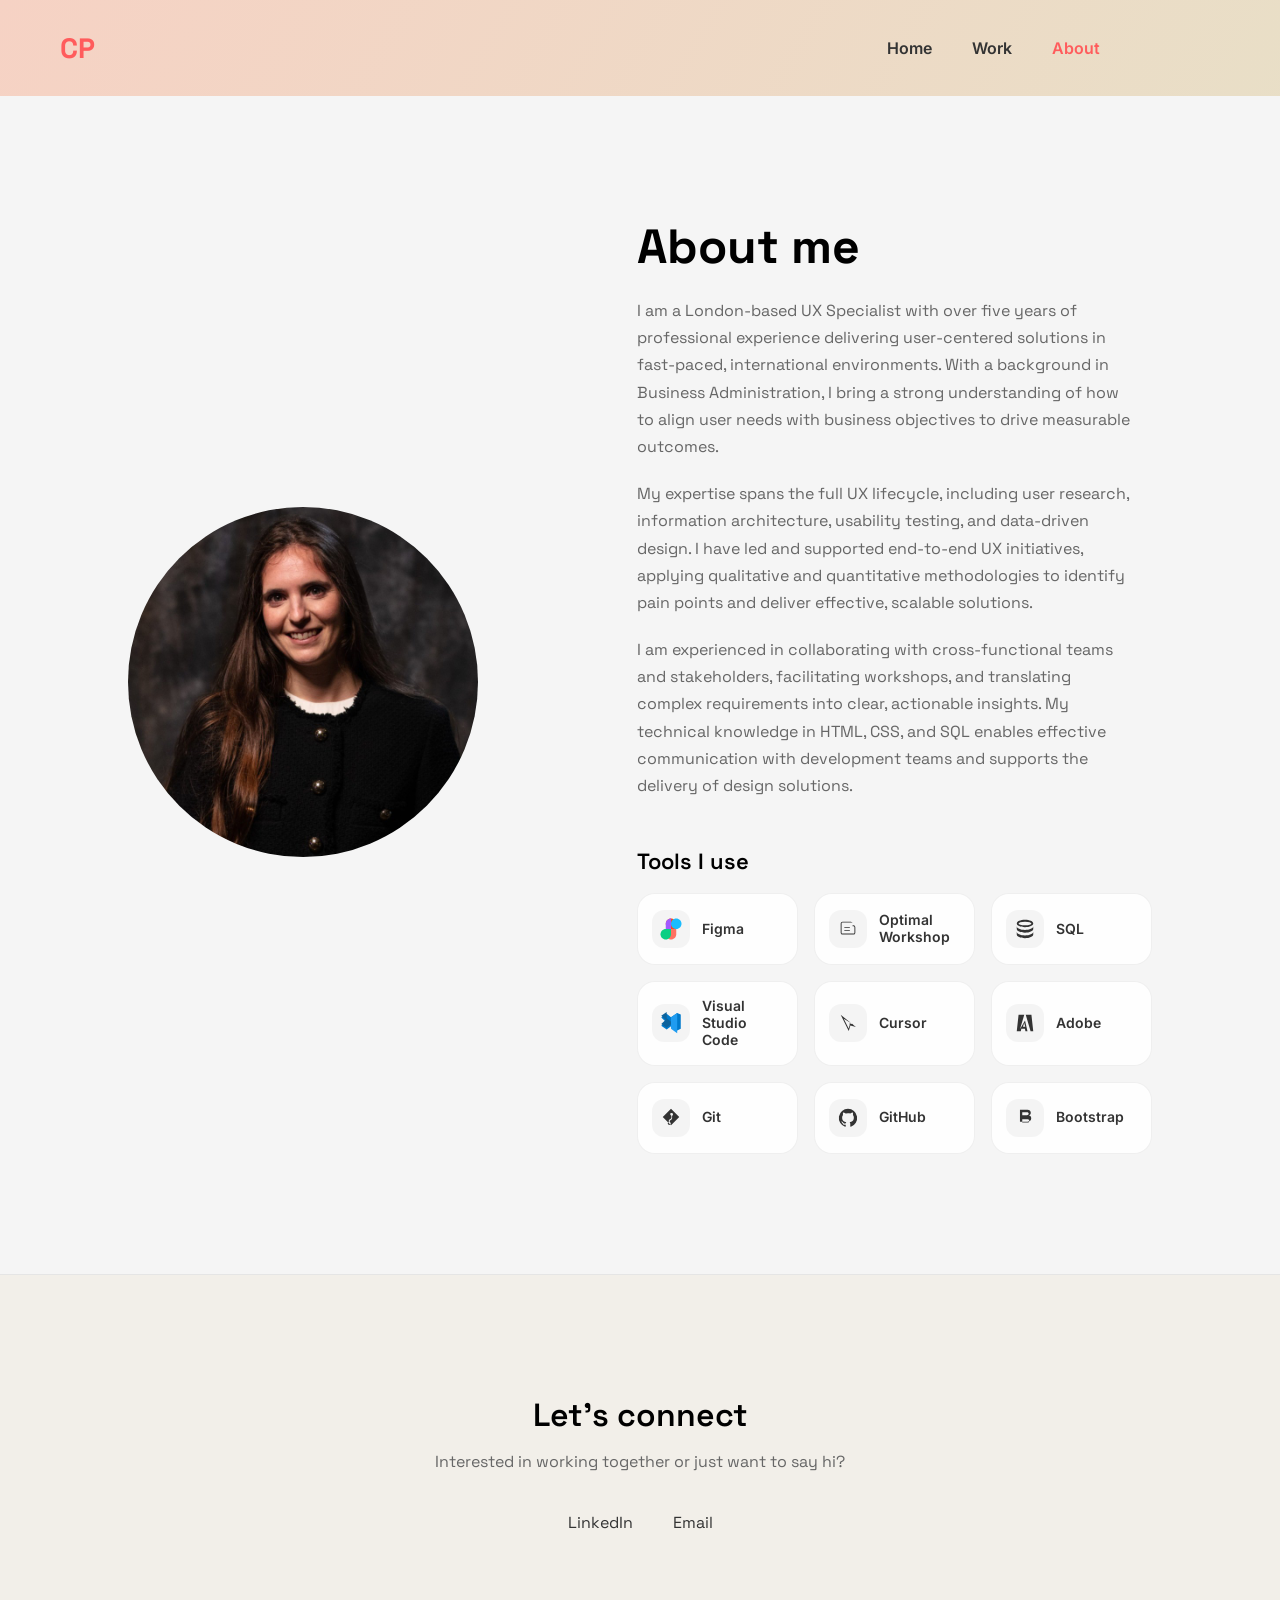
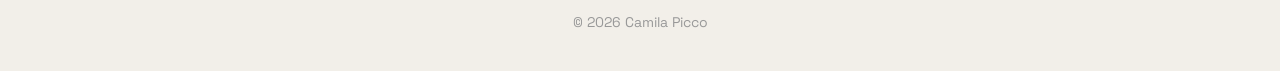
==== aboutme.html @ 5f94b9e7 "changes" ====
<!DOCTYPE html>
<html lang="en">
<head>
  <meta charset="UTF-8" />
  <meta name="viewport" content="width=device-width, initial-scale=1.0"/>
  <title>Portfolio</title>
  <link href="https://fonts.googleapis.com/css2?family=Space+Grotesk:wght@300;400;600&display=swap" rel="stylesheet">
  <link href="https://fonts.googleapis.com/css2?family=Inter:wght@400;600&display=swap" rel="stylesheet">
  <link rel="stylesheet" href="styles.css">
</head>
<body>
<header>
<nav>
    <a href="index.html" class="logo">CP</a>
    <div class="nav-links">
        <a href="index.html">Home</a>
        <a href="#">Work</a>
        <a href="aboutme.html" class="active">About</a>
    </div>
</nav>
</header>
<section class="about">
  <div class="about-container">

    <!-- Imagen -->
    <div class="about-image">
      <img src="assets/photo.jpg" alt="Profile photo">
    </div>

    <!-- Texto -->
    <div class="about-text">
      <h1>About me</h1>
        <p> 
        I am a London-based UX Specialist with over five years of professional experience delivering user-centered 
        solutions in fast-paced, international environments. With a background in Business Administration, I bring a strong 
        understanding of how to align user needs with business objectives to drive measurable outcomes. 
        </p>
        <p>
        My expertise spans the full UX lifecycle, including user research, information architecture, usability testing, 
        and data-driven design. I have led and supported end-to-end UX initiatives, applying qualitative and quantitative 
        methodologies to identify pain points and deliver effective, scalable solutions.
        </p>
        <p>
        I am experienced in collaborating with cross-functional teams and stakeholders, facilitating workshops, and 
        translating complex requirements into clear, actionable insights. My technical knowledge in HTML, CSS, and SQL enables 
        effective communication with development teams and supports the delivery of design solutions.
      </p>

      <section class="tools-section" aria-label="Tools I use">
        <h2>Tools I use</h2>
        <div class="tools-grid">
          <div class="tool-card">
            <div class="tool-icon" aria-hidden="true">
              <!-- Figma (simplified) -->
              <svg viewBox="0 0 128 128" role="img" focusable="false">
                <path fill="#F24E1E" d="M64 8c-15.5 0-28 12.5-28 28s12.5 28 28 28h28V36C92 20.5 79.5 8 64 8z"/>
                <path fill="#FF7262" d="M92 64H64c-15.5 0-28 12.5-28 28s12.5 28 28 28 28-12.5 28-28V64z"/>
                <path fill="#A259FF" d="M64 64H36V36c0-15.5 12.5-28 28-28v56z"/>
                <path fill="#1ABCFE" d="M92 64c15.5 0 28-12.5 28-28S107.5 8 92 8 64 20.5 64 36s12.5 28 28 28z"/>
                <path fill="#0ACF83" d="M36 64h28v28c0 15.5-12.5 28-28 28S8 107.5 8 92s12.5-28 28-28z"/>
              </svg>
            </div>
            <div class="tool-name">Figma</div>
          </div>

          <div class="tool-card">
            <div class="tool-icon" aria-hidden="true">
              <!-- Optimal Workshop (generic research icon) -->
              <svg viewBox="0 0 24 24" role="img" focusable="false">
                <path fill="currentColor" d="M4 6a2 2 0 0 1 2-2h9a2 2 0 0 1 2 2v2h1a2 2 0 0 1 2 2v6a2 2 0 0 1-2 2H6a2 2 0 0 1-2-2V6zm13 4V6a1 1 0 0 0-1-1H6a1 1 0 0 0-1 1v10a1 1 0 0 0 1 1h12a1 1 0 0 0 1-1v-6a1 1 0 0 0-1-1h-1zm-9 0h6v1H8v-1zm0 3h6v1H8v-1z"/>
              </svg>
            </div>
            <div class="tool-name">Optimal Workshop</div>
          </div>

          <div class="tool-card">
            <div class="tool-icon" aria-hidden="true">
              <!-- SQL (database) -->
              <svg viewBox="0 0 24 24" role="img" focusable="false">
                <path fill="currentColor" d="M12 2c-4.97 0-9 1.79-9 4v12c0 2.21 4.03 4 9 4s9-1.79 9-4V6c0-2.21-4.03-4-9-4zm0 2c4.42 0 7 .98 7 2s-2.58 2-7 2-7-.98-7-2 2.58-2 7-2zm0 6c4.97 0 9-1.79 9-4v3c0 2.21-4.03 4-9 4s-9-1.79-9-4V6c0 2.21 4.03 4 9 4zm0 6c4.97 0 9-1.79 9-4v3c0 2.21-4.03 4-9 4s-9-1.79-9-4v-3c0 2.21 4.03 4 9 4z"/>
              </svg>
            </div>
            <div class="tool-name">SQL</div>
          </div>

          <div class="tool-card">
            <div class="tool-icon" aria-hidden="true">
              <!-- VS Code (simplified) -->
              <svg viewBox="0 0 128 128" role="img" focusable="false">
                <path fill="#007ACC" d="M97 10l-33 23-23-18L12 35l24 22-24 22 29 20 23-18 33 23 19-9V19l-19-9z"/>
                <path fill="#1F9CF0" d="M64 33v62l33 23V10L64 33z"/>
                <path fill="#0E639C" d="M41 39l23 18v14L41 89 12 69l24-22-24-22 29-20z"/>
              </svg>
            </div>
            <div class="tool-name">Visual Studio Code</div>
          </div>

          <div class="tool-card">
            <div class="tool-icon" aria-hidden="true">
              <!-- Cursor (pointer) -->
              <svg viewBox="0 0 24 24" role="img" focusable="false">
                <path fill="currentColor" d="M4 3l8.8 17.6 1.8-6 6 1.8L4 3zm9.8 11.4l-1.1 3.6L7.4 7.3l10.8 6.5-4.4-1.4z"/>
              </svg>
            </div>
            <div class="tool-name">Cursor</div>
          </div>

          <div class="tool-card">
            <div class="tool-icon" aria-hidden="true">
              <!-- Adobe (stylized A) -->
              <svg viewBox="0 0 24 24" role="img" focusable="false">
                <path fill="currentColor" d="M5 3h6.2L5.9 21H3L5 3zm14 0h-6.2L18.1 21H21L19 3zM12 9.2 14.7 21h-2.2l-.6-2.8h-3.9L7.4 21H5.2L12 9.2zm-2.2 7h2.5L11.1 11.8 9.8 16.2z"/>
              </svg>
            </div>
            <div class="tool-name">Adobe</div>
          </div>

          <div class="tool-card">
            <div class="tool-icon" aria-hidden="true">
              <!-- Git (simplified) -->
              <svg viewBox="0 0 24 24" role="img" focusable="false">
                <path fill="currentColor" d="M12 2 3 11l9 9 9-9-9-9zm-1 6.1a1.6 1.6 0 1 1 3.2 0c0 .7-.4 1.3-1 1.5v2.8a1.6 1.6 0 0 1-.7 1.3l-1.9 1.2v1.5a1.6 1.6 0 1 1-1 0V15c0-.6.3-1.1.8-1.4l2-1.2V9.6c-.6-.2-1-.8-1-1.5z"/>
              </svg>
            </div>
            <div class="tool-name">Git</div>
          </div>

          <div class="tool-card">
            <div class="tool-icon" aria-hidden="true">
              <!-- GitHub (simplified mark) -->
              <svg viewBox="0 0 24 24" role="img" focusable="false">
                <path fill="currentColor" d="M12 2a10 10 0 0 0-3.16 19.49c.5.09.68-.22.68-.48v-1.7c-2.78.6-3.37-1.34-3.37-1.34-.45-1.15-1.1-1.46-1.1-1.46-.9-.62.07-.61.07-.61 1 .07 1.52 1.03 1.52 1.03.89 1.53 2.33 1.09 2.9.83.09-.65.35-1.09.63-1.34-2.22-.25-4.56-1.11-4.56-4.95 0-1.1.39-2 1.03-2.7-.1-.25-.45-1.27.1-2.65 0 0 .84-.27 2.75 1.03A9.5 9.5 0 0 1 12 6.8c.85 0 1.7.11 2.5.33 1.9-1.3 2.74-1.03 2.74-1.03.55 1.38.2 2.4.1 2.65.64.7 1.03 1.6 1.03 2.7 0 3.85-2.34 4.7-4.57 4.95.36.31.68.92.68 1.86V21c0 .26.18.57.69.47A10 10 0 0 0 12 2z"/>
              </svg>
            </div>
            <div class="tool-name">GitHub</div>
          </div>

          <div class="tool-card">
            <div class="tool-icon" aria-hidden="true">
              <!-- Bootstrap (simplified) -->
              <svg viewBox="0 0 24 24" role="img" focusable="false">
                <path fill="currentColor" d="M6.5 3h8.2c2.1 0 3.6 1.3 3.6 3.2 0 1.4-.8 2.4-2 2.9 1.5.4 2.5 1.6 2.5 3.3 0 2.3-1.7 3.6-4 3.6H6.5V3zm7.7 6c1.1 0 1.8-.6 1.8-1.6s-.7-1.6-1.8-1.6H9v3.2h5.2zM14.6 17c1.3 0 2.1-.7 2.1-1.8 0-1.1-.8-1.8-2.1-1.8H9V17h5.6z"/>
              </svg>
            </div>
            <div class="tool-name">Bootstrap</div>
          </div>
        </div>
      </section>
    </div>
  </div>
</section>
  <footer class="footer">
  <div class="footer-content">
    <h2>Let’s connect</h2>
    <p>
      Interested in working together or just want to say hi?
    </p>
    <div class="footer-links">
      <a href="https://www.linkedin.com/in/camilamariapicco/">LinkedIn</a>
      <a href="mailto:camilamariapicco@gmail.com">Email</a>
    </div>
  </div>
  <div class="footer-bottom">
    © 2026 Camila Picco
  </div>
  </footer>
  <script src="script.js"></script>
</body>
</html>
---- styles.css ----
* {
    margin: 0;
    padding: 0;
    box-sizing: border-box;
  }

  html{
    scroll-behavior: smooth;
  }
  
  body {
    margin: 0;
    font-family: 'Space Grotesk', sans-serif;
    background: linear-gradient(
        120deg,
        #f6d2c4,
        #e7e0c7,
        #cfe6c8,
        #c9e6d8
    );
    background-size: 200% 200%;
    animation: gradientMove 10s ease infinite;

  }

/* menú */
.nav-links {
  display: flex;
  gap: 40px;
  font-size: 16px;
  font-weight: 600;
  margin-left: auto;
  margin-right: 120px;
  font-family: 'Inter', sans-serif;
}
  
  @keyframes gradientMove {
    0% { background-position: 0% 50%; }
    50% { background-position: 100% 50%; }
    100% { background-position: 0% 50%; }
  }
  
  /* NAVBAR */
  nav {
    display: flex;
    justify-content: space-between;
    align-items: center;
    padding: 30px 60px;
  }
  
  .logo {
    color: #ff5c5c;
    font-size: 28px;
    font-weight: bold;
  }
  
  .nav-links a {
    text-decoration: none;
    color: #333;
  }
  
  .nav-links a.active {
    color: #ff5c5c;
  }
  
  /* HERO */
  .hero {
    text-align: center;
    margin-top: 120px;
    margin-bottom: 40px;
  }
  
  .hero h1 {
    font-size: 72px;
    color: #ff5c5c;
    font-weight: 600;
    margin-bottom: 30px;
    letter-spacing: 1px;
    font-family: 'Space Grotesk', sans-serif;
  }
  
  .hero p {
    font-size: 22px;
    color: #333;
    line-height: 1.6;
    max-width: 700px;
    margin: 0 auto;
  }
  
  /* ARROW */
  .arrow {
    text-align: center;
    font-size: 24px;
    margin-bottom: 14rem;
    color: #333;
    animation: bounce 1.5s infinite;
    cursor: pointer;
  }

  .work-section {
    padding: 120px 10%;
    text-align: center;
    background: #f5f5f5; 
  }
  
  @keyframes bounce {
    0%, 100% { transform: translateY(0); }
    50% { transform: translateY(10px); }
  }

  /* WORK SECTION */

.work-section{
    padding:120px 10%;
    text-align:center;
  }
  
  .work-section h2{
    font-size:32px;
    margin-bottom:60px;
    font-weight:600;
  }

/* CASE STUDY HERO */
.case-hero{
  padding: 110px 10% 80px;
  background: #f5f5f5;
}

.case-hero__container{
  max-width: 1100px;
  margin: 0 auto;
  display: grid;
  grid-template-columns: 1fr 1.2fr;
  align-items: start;
  gap: 48px;
}

.case-hero__text h1{
  font-size: 44px;
  line-height: 1.08;
  letter-spacing: 0.2px;
  color: #333;
  margin-bottom: 14px;
  font-weight: 600;
}

.case-hero__meta{
  font-family: 'Inter', sans-serif;
  letter-spacing: 3px;
  font-size: 13px;
  color: #7b7b7b;
  margin-bottom: 18px;
}

.case-hero__lead{
  font-size: 16px;
  color: #555;
  line-height: 1.7;
  max-width: 560px;
}

.case-hero__media{
  margin: 0;
}

.case-hero__placeholder{
  width: 100%;
  aspect-ratio: 16 / 9;
  border-radius: 22px;
  border: 1px dashed rgba(0, 0, 0, 0.18);
  background: rgba(255, 255, 255, 0.7);
  display: grid;
  place-items: center;
  color: #666;
  font-family: 'Inter', sans-serif;
  font-size: 14px;
}

/* CASE STUDY BODY */
.case-section{
  background: #f5f5f5;
  padding: 0 10% 120px;
}

.case-section__container{
  max-width: 1100px;
  margin: 0 auto;
}

.case-content{
  max-width: 760px;
}

.case-content h2{
  font-size: 22px;
  margin: 34px 0 12px;
  font-weight: 600;
  color: #333;
}

.case-content h3{
  font-size: 16px;
  margin: 18px 0 10px;
  font-weight: 600;
  color: #333;
  font-family: 'Inter', sans-serif;
  letter-spacing: 0.2px;
}

.case-content h2:first-child{
  margin-top: 0;
}

.case-content p{
  font-size: 15px;
  line-height: 1.75;
  color: #555;
  margin-bottom: 12px;
  max-width: 68ch;
}

.case-content p:last-child{
  margin-bottom: 0;
}

.case-tags{
  display: flex;
  flex-wrap: wrap;
  gap: 10px;
}

.case-tag{
  font-family: 'Inter', sans-serif;
  font-size: 12px;
  font-weight: 600;
  letter-spacing: 0.6px;
  color: #333;
  background: rgba(0, 0, 0, 0.04);
  border: 1px solid rgba(0, 0, 0, 0.06);
  padding: 8px 10px;
  border-radius: 999px;
}

.case-steps{
  margin: 0;
  padding-left: 18px;
  color: #555;
}

.case-steps li{
  margin: 0 0 12px 0;
  line-height: 1.65;
  font-size: 15px;
}

.case-steps li:last-child{
  margin-bottom: 0;
}

.case-media{
  margin: 22px 0 0;
}

.case-media__img{
  width: 100%;
  height: auto;
  display: block;
  border-radius: 22px;
}

.case-media__stack{
  display: grid;
  gap: 14px;
}

.case-list{
  margin: 0 0 12px 0;
  padding-left: 18px;
  color: #555;
}

.case-list li{
  margin: 0 0 8px 0;
  line-height: 1.65;
  font-size: 15px;
}

.case-list li:last-child{
  margin-bottom: 0;
}

.case-metrics{
  list-style: none;
  padding: 0;
  margin: 0 0 12px 0;
  display: grid;
  gap: 10px;
}

.case-metrics li{
  display: flex;
  align-items: baseline;
  justify-content: space-between;
  gap: 14px;
  padding: 10px 12px;
  border-radius: 14px;
  background: rgba(0, 0, 0, 0.03);
  border: 1px solid rgba(0, 0, 0, 0.05);
}

.case-metric__label{
  font-family: 'Inter', sans-serif;
  font-weight: 600;
  font-size: 13px;
  color: #333;
}

.case-metric__value{
  font-family: 'Inter', sans-serif;
  font-size: 13px;
  color: #555;
  text-align: right;
}

.case-media__placeholder{
  width: 100%;
  aspect-ratio: 16 / 9;
  border-radius: 22px;
  border: 1px dashed rgba(0, 0, 0, 0.18);
  background: rgba(255, 255, 255, 0.7);
  display: grid;
  place-items: center;
  color: #666;
  font-family: 'Inter', sans-serif;
  font-size: 14px;
}
  
  /* CARD CONTAINER */
  
  .cards-container{
    display:flex;
    flex-direction:column;
    gap:50px;
    align-items:center;
  }
  
  
  /* PROJECT CARD */
  
  .project-card{
    display:flex;
    align-items:center;
    justify-content:space-between;
    border-radius:25px;
    padding:40px;
    max-width:950px;
    width:100%;
    gap:40px;
  }

  .project-card:nth-child(1) {
    background: #d9a79c; /* terracota */
  }
  
  .project-card:nth-child(2) {
    background: #b7c7b0; /* verde salvia */
  }
  
  .project-card:nth-child(3) {
    background: #e7dccb; /* beige */
  }

  .project-info {
    background: rgba(255, 255, 255, 0.9);
  }

  .project-card {
    transition: transform 0.3s ease, filter 0.3s ease;
  }
  
  .project-card:hover {
    transform: translateY(-8px);
    filter: brightness(1.05);
  }
  
  
  /* IMAGE */
  
  .project-image{
    flex: 0 0 320px;
    width: 320px;
    aspect-ratio: 16 / 10;
    overflow: hidden;
    border-radius: 18px;
  }

  .project-image--square{
    aspect-ratio: 1 / 1;
  }

  .project-image img{
    display: block;
    width: 100%;
    height: 100%;
    object-fit: contain;
  }
  
  
  /* INFO SIDE */
  
  .project-info {
    background: rgba(255, 255, 255, 0.95);
    padding: 40px;
    border-radius: 25px;
    text-align: left;
    max-width: 350px;
  }
  
  .project-info h3{
    font-size:28px;
    margin-bottom:10px;
  }
  
  .tag{
    letter-spacing:3px;
    font-size:13px;
    color:#7b7b7b;
    margin-bottom:20px;
  }
  
  .description{
    font-size:15px;
    line-height:1.6;
    margin-bottom:30px;
  }
  
  /* BUTTON */
  
  .btn{
    display:inline-block;
    background:#2b7acb;
    color:white;
    text-decoration:none;
    padding:12px 22px;
    border-radius:6px;
    font-size:14px;
  }

.footer {
  background: #f5f5f5;
  padding: 120px 20px 40px;
  text-align: center;
}

/* contenido principal */
.footer-content h2 {
  font-size: 32px;
  margin-bottom: 16px;
  font-weight: 600;
}

.footer-content p {
  color: #666;
  margin-bottom: 40px;
  font-size: 16px;
}

/* links */
.footer-links {
  display: flex;
  justify-content: center;
  gap: 40px;
}

.footer-links a {
  text-decoration: none;
  color: #333;
  font-size: 16px;
  position: relative;
  transition: color 0.3s ease;
}

/* hover elegante */
.footer-links a::after {
  content: "";
  position: absolute;
  width: 0%;
  height: 2px;
  background: #ff5c5c;
  left: 0;
  bottom: -5px;
  transition: width 0.3s ease;
}

.footer-links a:hover {
  color: #ff5c5c;
}

.footer-links a:hover::after {
  width: 100%;
}

/* parte inferior */
.footer-bottom {
  margin-top: 80px;
  font-size: 14px;
  color: #999;
}

  .footer {
  background: #f2efe9;
  border-top: 1px solid #e5e5e5;
}

.about {
  padding: 120px 10%;
  background: #f5f5f5;
}

/* layout principal */
.about-container {
  display: grid;
  grid-template-columns: 1fr 1.2fr;
  align-items: center;
  gap: 80px;
  max-width: 1100px;
  margin: 0 auto;
}

/* imagen circular */
.about-image img {
  width: 350px;
  height: 350px;
  object-fit: cover;
  border-radius: 50%;
  transform: translateY(-40px);
  margin: 0 auto;
  transform: none;
}

/* texto */
.about-text h1 {
  font-size: 48px;
  margin-bottom: 20px;
}

.about-text p {
  font-size: 16px;
  color: #666;
  line-height: 1.7;
  margin-bottom: 20px;
  max-width: 500px;
}

/* TOOLS */
.tools-section{
  margin-top: 48px;
}

.tools-section h2{
  font-size: 22px;
  margin-bottom: 18px;
  font-weight: 600;
}

.tools-grid{
  display: grid;
  grid-template-columns: repeat(auto-fit, minmax(150px, 1fr));
  gap: 16px;
  max-width: 620px;
}

.tool-card{
  background: rgba(255, 255, 255, 0.9);
  border: 1px solid rgba(0, 0, 0, 0.06);
  border-radius: 18px;
  padding: 16px 14px;
  display: flex;
  align-items: center;
  gap: 12px;
  min-height: 62px;
}

.tool-icon{
  width: 38px;
  height: 38px;
  border-radius: 12px;
  display: grid;
  place-items: center;
  background: rgba(0, 0, 0, 0.04);
  color: #333;
  flex: 0 0 38px;
}

.tool-icon svg{
  width: 22px;
  height: 22px;
  display: block;
}

.tool-icon svg[viewBox="0 0 128 128"]{
  width: 24px;
  height: 24px;
}

.tool-name{
  font-family: 'Inter', sans-serif;
  font-size: 14px;
  font-weight: 600;
  color: #333;
  line-height: 1.2;
}

nav a {
  text-decoration: none;
}

/* =========================
   RESPONSIVE - TABLET / MOBILE
   ========================= */

@media (max-width: 768px) {

  /* NAVBAR */
  nav {
    padding: 20px;
  }

  .nav-links {
    gap: 20px;
    margin-right: 0;
    font-size: 14px;
  }

  /* HERO */
  .hero h1 {
    font-size: 48px;
  }

  .hero p {
    font-size: 18px;
    padding: 0 20px;
  }

  /* WORK / PROJECT CARDS */
  .project-card {
    flex-direction: column;
    text-align: center;
  }

  .project-info {
    max-width: 100%;
  }

  .project-image img {
    width: 100%;
    height: auto;
    object-fit: contain;
  }

  .project-image {
    width: 100%;
    flex-basis: auto;
    max-width: 520px;
    margin: 0 auto;
  }

  /* CASE STUDY */
  .case-hero{
    padding: 80px 20px 64px;
  }

  .case-hero__container{
    grid-template-columns: 1fr;
    gap: 24px;
  }

  .case-hero__text h1{
    font-size: 34px;
  }

  .case-section{
    padding: 0 20px 96px;
  }

  .case-content{
    max-width: 100%;
  }

  .case-metrics li{
    flex-direction: column;
    align-items: flex-start;
  }

  .case-metric__value{
    text-align: left;
  }

  /* ABOUT SECTION */
  .about-container {
    grid-template-columns: 1fr;
    text-align: center;
  }


  .about-text h1 {
    font-size: 36px;
  }

  .tools-grid{
    max-width: 100%;
    grid-template-columns: repeat(auto-fit, minmax(140px, 1fr));
  }
}
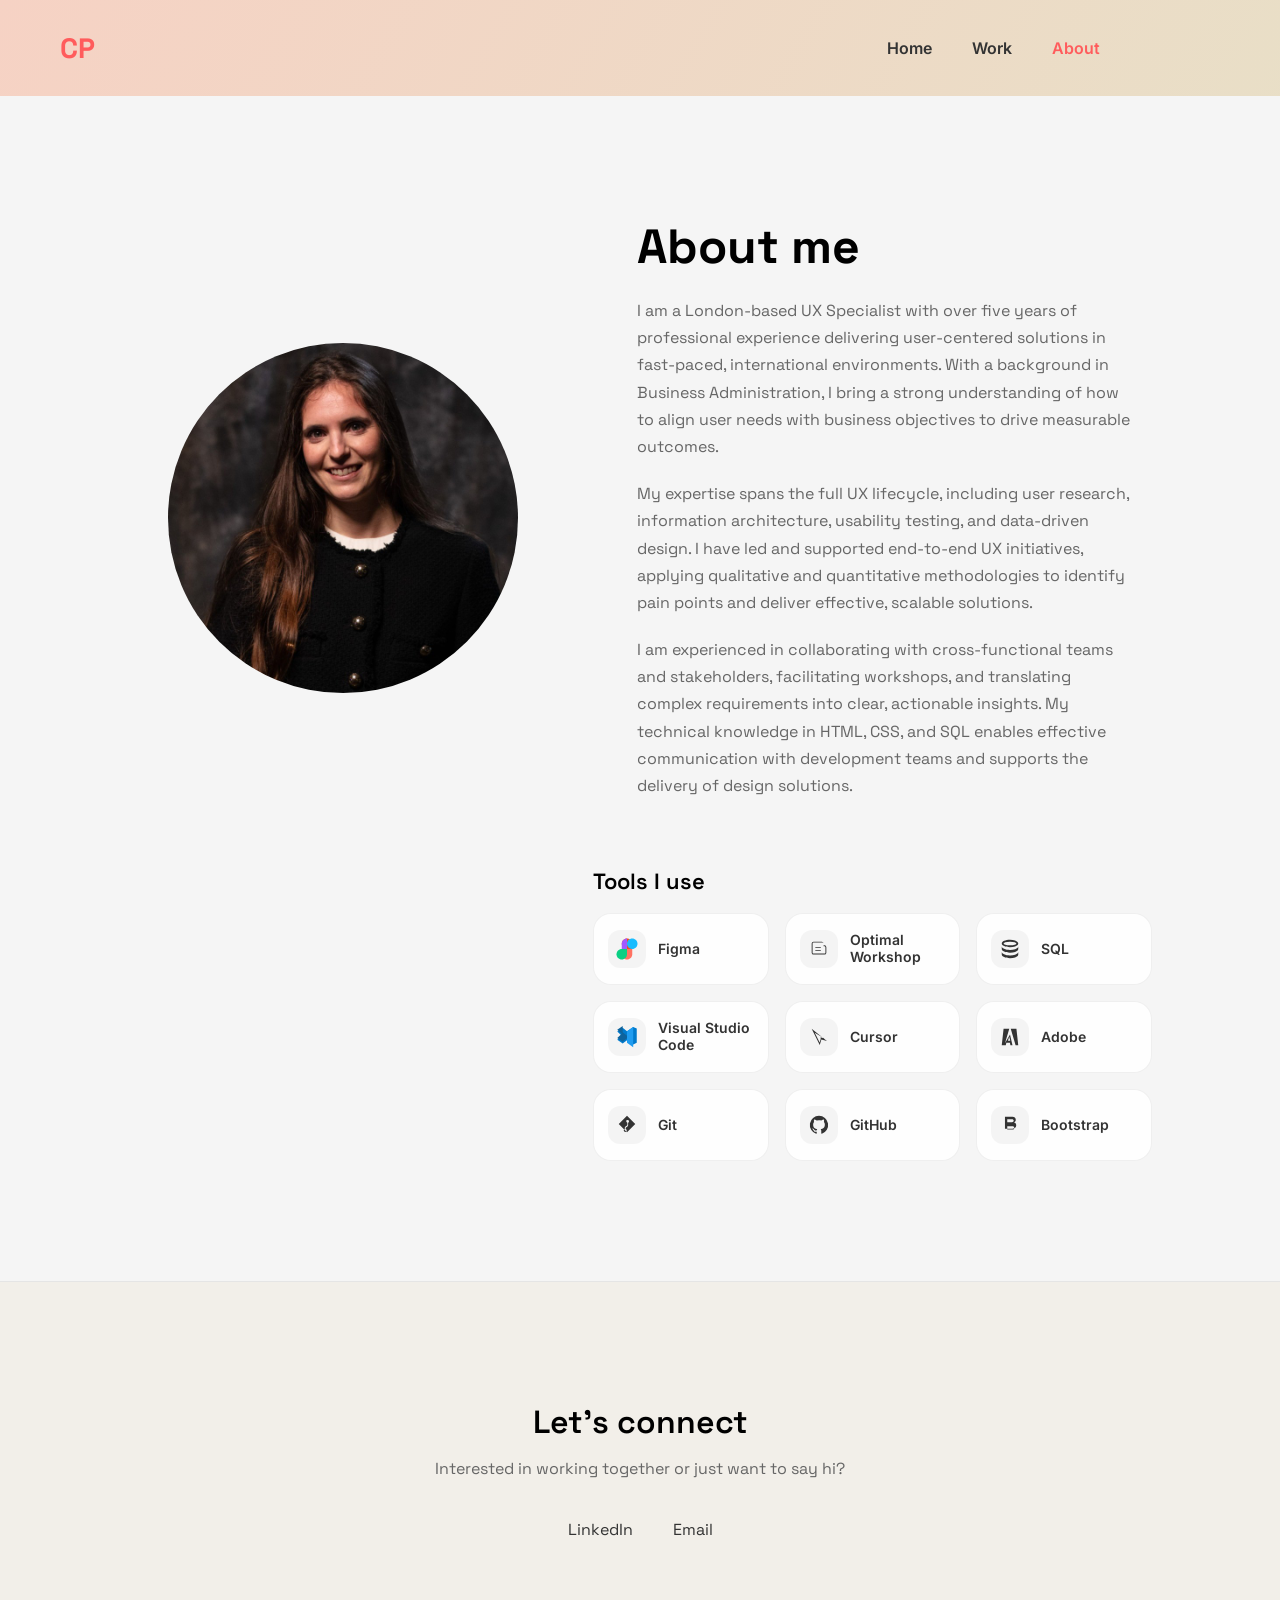
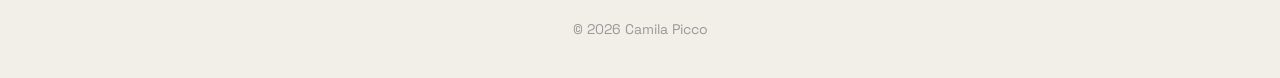
==== commit 8950c0cd: "changes" ====
--- a/aboutme.html
+++ b/aboutme.html
@@ -14,147 +14,145 @@
     <a href="index.html" class="logo">CP</a>
     <div class="nav-links">
         <a href="index.html">Home</a>
-        <a href="#">Work</a>
+        <a href="index.html#work">Work</a>
         <a href="aboutme.html" class="active">About</a>
     </div>
 </nav>
 </header>
+
 <section class="about">
+
+  <!-- Grid: image + text paragraphs only -->
   <div class="about-container">
 
-    <!-- Imagen -->
     <div class="about-image">
       <img src="assets/photo.jpg" alt="Profile photo">
     </div>
 
-    <!-- Texto -->
     <div class="about-text">
       <h1>About me</h1>
-        <p> 
+      <p>
         I am a London-based UX Specialist with over five years of professional experience delivering user-centered 
         solutions in fast-paced, international environments. With a background in Business Administration, I bring a strong 
-        understanding of how to align user needs with business objectives to drive measurable outcomes. 
-        </p>
-        <p>
+        understanding of how to align user needs with business objectives to drive measurable outcomes.
+      </p>
+      <p>
         My expertise spans the full UX lifecycle, including user research, information architecture, usability testing, 
         and data-driven design. I have led and supported end-to-end UX initiatives, applying qualitative and quantitative 
         methodologies to identify pain points and deliver effective, scalable solutions.
-        </p>
-        <p>
+      </p>
+      <p>
         I am experienced in collaborating with cross-functional teams and stakeholders, facilitating workshops, and 
         translating complex requirements into clear, actionable insights. My technical knowledge in HTML, CSS, and SQL enables 
         effective communication with development teams and supports the delivery of design solutions.
       </p>
+    </div>
 
-      <section class="tools-section" aria-label="Tools I use">
-        <h2>Tools I use</h2>
-        <div class="tools-grid">
-          <div class="tool-card">
-            <div class="tool-icon" aria-hidden="true">
-              <!-- Figma (simplified) -->
-              <svg viewBox="0 0 128 128" role="img" focusable="false">
-                <path fill="#F24E1E" d="M64 8c-15.5 0-28 12.5-28 28s12.5 28 28 28h28V36C92 20.5 79.5 8 64 8z"/>
-                <path fill="#FF7262" d="M92 64H64c-15.5 0-28 12.5-28 28s12.5 28 28 28 28-12.5 28-28V64z"/>
-                <path fill="#A259FF" d="M64 64H36V36c0-15.5 12.5-28 28-28v56z"/>
-                <path fill="#1ABCFE" d="M92 64c15.5 0 28-12.5 28-28S107.5 8 92 8 64 20.5 64 36s12.5 28 28 28z"/>
-                <path fill="#0ACF83" d="M36 64h28v28c0 15.5-12.5 28-28 28S8 107.5 8 92s12.5-28 28-28z"/>
-              </svg>
-            </div>
-            <div class="tool-name">Figma</div>
+  </div>
+
+  <!-- Tools section OUTSIDE the grid so it doesn't stretch the image column -->
+  <div class="tools-section-wrap">
+    <section class="tools-section" aria-label="Tools I use">
+      <h2>Tools I use</h2>
+      <div class="tools-grid">
+
+        <div class="tool-card">
+          <div class="tool-icon" aria-hidden="true">
+            <svg viewBox="0 0 128 128" role="img" focusable="false">
+              <path fill="#F24E1E" d="M64 8c-15.5 0-28 12.5-28 28s12.5 28 28 28h28V36C92 20.5 79.5 8 64 8z"/>
+              <path fill="#FF7262" d="M92 64H64c-15.5 0-28 12.5-28 28s12.5 28 28 28 28-12.5 28-28V64z"/>
+              <path fill="#A259FF" d="M64 64H36V36c0-15.5 12.5-28 28-28v56z"/>
+              <path fill="#1ABCFE" d="M92 64c15.5 0 28-12.5 28-28S107.5 8 92 8 64 20.5 64 36s12.5 28 28 28z"/>
+              <path fill="#0ACF83" d="M36 64h28v28c0 15.5-12.5 28-28 28S8 107.5 8 92s12.5-28 28-28z"/>
+            </svg>
           </div>
+          <div class="tool-name">Figma</div>
+        </div>
 
-          <div class="tool-card">
-            <div class="tool-icon" aria-hidden="true">
-              <!-- Optimal Workshop (generic research icon) -->
-              <svg viewBox="0 0 24 24" role="img" focusable="false">
-                <path fill="currentColor" d="M4 6a2 2 0 0 1 2-2h9a2 2 0 0 1 2 2v2h1a2 2 0 0 1 2 2v6a2 2 0 0 1-2 2H6a2 2 0 0 1-2-2V6zm13 4V6a1 1 0 0 0-1-1H6a1 1 0 0 0-1 1v10a1 1 0 0 0 1 1h12a1 1 0 0 0 1-1v-6a1 1 0 0 0-1-1h-1zm-9 0h6v1H8v-1zm0 3h6v1H8v-1z"/>
-              </svg>
-            </div>
-            <div class="tool-name">Optimal Workshop</div>
+        <div class="tool-card">
+          <div class="tool-icon" aria-hidden="true">
+            <svg viewBox="0 0 24 24" role="img" focusable="false">
+              <path fill="currentColor" d="M4 6a2 2 0 0 1 2-2h9a2 2 0 0 1 2 2v2h1a2 2 0 0 1 2 2v6a2 2 0 0 1-2 2H6a2 2 0 0 1-2-2V6zm13 4V6a1 1 0 0 0-1-1H6a1 1 0 0 0-1 1v10a1 1 0 0 0 1 1h12a1 1 0 0 0 1-1v-6a1 1 0 0 0-1-1h-1zm-9 0h6v1H8v-1zm0 3h6v1H8v-1z"/>
+            </svg>
           </div>
+          <div class="tool-name">Optimal Workshop</div>
+        </div>
 
-          <div class="tool-card">
-            <div class="tool-icon" aria-hidden="true">
-              <!-- SQL (database) -->
-              <svg viewBox="0 0 24 24" role="img" focusable="false">
-                <path fill="currentColor" d="M12 2c-4.97 0-9 1.79-9 4v12c0 2.21 4.03 4 9 4s9-1.79 9-4V6c0-2.21-4.03-4-9-4zm0 2c4.42 0 7 .98 7 2s-2.58 2-7 2-7-.98-7-2 2.58-2 7-2zm0 6c4.97 0 9-1.79 9-4v3c0 2.21-4.03 4-9 4s-9-1.79-9-4V6c0 2.21 4.03 4 9 4zm0 6c4.97 0 9-1.79 9-4v3c0 2.21-4.03 4-9 4s-9-1.79-9-4v-3c0 2.21 4.03 4 9 4z"/>
-              </svg>
-            </div>
-            <div class="tool-name">SQL</div>
+        <div class="tool-card">
+          <div class="tool-icon" aria-hidden="true">
+            <svg viewBox="0 0 24 24" role="img" focusable="false">
+              <path fill="currentColor" d="M12 2c-4.97 0-9 1.79-9 4v12c0 2.21 4.03 4 9 4s9-1.79 9-4V6c0-2.21-4.03-4-9-4zm0 2c4.42 0 7 .98 7 2s-2.58 2-7 2-7-.98-7-2 2.58-2 7-2zm0 6c4.97 0 9-1.79 9-4v3c0 2.21-4.03 4-9 4s-9-1.79-9-4V6c0 2.21 4.03 4 9 4zm0 6c4.97 0 9-1.79 9-4v3c0 2.21-4.03 4-9 4s-9-1.79-9-4v-3c0 2.21 4.03 4 9 4z"/>
+            </svg>
           </div>
+          <div class="tool-name">SQL</div>
+        </div>
 
-          <div class="tool-card">
-            <div class="tool-icon" aria-hidden="true">
-              <!-- VS Code (simplified) -->
-              <svg viewBox="0 0 128 128" role="img" focusable="false">
-                <path fill="#007ACC" d="M97 10l-33 23-23-18L12 35l24 22-24 22 29 20 23-18 33 23 19-9V19l-19-9z"/>
-                <path fill="#1F9CF0" d="M64 33v62l33 23V10L64 33z"/>
-                <path fill="#0E639C" d="M41 39l23 18v14L41 89 12 69l24-22-24-22 29-20z"/>
-              </svg>
-            </div>
-            <div class="tool-name">Visual Studio Code</div>
+        <div class="tool-card">
+          <div class="tool-icon" aria-hidden="true">
+            <svg viewBox="0 0 128 128" role="img" focusable="false">
+              <path fill="#007ACC" d="M97 10l-33 23-23-18L12 35l24 22-24 22 29 20 23-18 33 23 19-9V19l-19-9z"/>
+              <path fill="#1F9CF0" d="M64 33v62l33 23V10L64 33z"/>
+              <path fill="#0E639C" d="M41 39l23 18v14L41 89 12 69l24-22-24-22 29-20z"/>
+            </svg>
           </div>
+          <div class="tool-name">Visual Studio Code</div>
+        </div>
 
-          <div class="tool-card">
-            <div class="tool-icon" aria-hidden="true">
-              <!-- Cursor (pointer) -->
-              <svg viewBox="0 0 24 24" role="img" focusable="false">
-                <path fill="currentColor" d="M4 3l8.8 17.6 1.8-6 6 1.8L4 3zm9.8 11.4l-1.1 3.6L7.4 7.3l10.8 6.5-4.4-1.4z"/>
-              </svg>
-            </div>
-            <div class="tool-name">Cursor</div>
+        <div class="tool-card">
+          <div class="tool-icon" aria-hidden="true">
+            <svg viewBox="0 0 24 24" role="img" focusable="false">
+              <path fill="currentColor" d="M4 3l8.8 17.6 1.8-6 6 1.8L4 3zm9.8 11.4l-1.1 3.6L7.4 7.3l10.8 6.5-4.4-1.4z"/>
+            </svg>
           </div>
+          <div class="tool-name">Cursor</div>
+        </div>
 
-          <div class="tool-card">
-            <div class="tool-icon" aria-hidden="true">
-              <!-- Adobe (stylized A) -->
-              <svg viewBox="0 0 24 24" role="img" focusable="false">
-                <path fill="currentColor" d="M5 3h6.2L5.9 21H3L5 3zm14 0h-6.2L18.1 21H21L19 3zM12 9.2 14.7 21h-2.2l-.6-2.8h-3.9L7.4 21H5.2L12 9.2zm-2.2 7h2.5L11.1 11.8 9.8 16.2z"/>
-              </svg>
-            </div>
-            <div class="tool-name">Adobe</div>
+        <div class="tool-card">
+          <div class="tool-icon" aria-hidden="true">
+            <svg viewBox="0 0 24 24" role="img" focusable="false">
+              <path fill="currentColor" d="M5 3h6.2L5.9 21H3L5 3zm14 0h-6.2L18.1 21H21L19 3zM12 9.2 14.7 21h-2.2l-.6-2.8h-3.9L7.4 21H5.2L12 9.2zm-2.2 7h2.5L11.1 11.8 9.8 16.2z"/>
+            </svg>
           </div>
+          <div class="tool-name">Adobe</div>
+        </div>
 
-          <div class="tool-card">
-            <div class="tool-icon" aria-hidden="true">
-              <!-- Git (simplified) -->
-              <svg viewBox="0 0 24 24" role="img" focusable="false">
-                <path fill="currentColor" d="M12 2 3 11l9 9 9-9-9-9zm-1 6.1a1.6 1.6 0 1 1 3.2 0c0 .7-.4 1.3-1 1.5v2.8a1.6 1.6 0 0 1-.7 1.3l-1.9 1.2v1.5a1.6 1.6 0 1 1-1 0V15c0-.6.3-1.1.8-1.4l2-1.2V9.6c-.6-.2-1-.8-1-1.5z"/>
-              </svg>
-            </div>
-            <div class="tool-name">Git</div>
+        <div class="tool-card">
+          <div class="tool-icon" aria-hidden="true">
+            <svg viewBox="0 0 24 24" role="img" focusable="false">
+              <path fill="currentColor" d="M12 2 3 11l9 9 9-9-9-9zm-1 6.1a1.6 1.6 0 1 1 3.2 0c0 .7-.4 1.3-1 1.5v2.8a1.6 1.6 0 0 1-.7 1.3l-1.9 1.2v1.5a1.6 1.6 0 1 1-1 0V15c0-.6.3-1.1.8-1.4l2-1.2V9.6c-.6-.2-1-.8-1-1.5z"/>
+            </svg>
           </div>
+          <div class="tool-name">Git</div>
+        </div>
 
-          <div class="tool-card">
-            <div class="tool-icon" aria-hidden="true">
-              <!-- GitHub (simplified mark) -->
-              <svg viewBox="0 0 24 24" role="img" focusable="false">
-                <path fill="currentColor" d="M12 2a10 10 0 0 0-3.16 19.49c.5.09.68-.22.68-.48v-1.7c-2.78.6-3.37-1.34-3.37-1.34-.45-1.15-1.1-1.46-1.1-1.46-.9-.62.07-.61.07-.61 1 .07 1.52 1.03 1.52 1.03.89 1.53 2.33 1.09 2.9.83.09-.65.35-1.09.63-1.34-2.22-.25-4.56-1.11-4.56-4.95 0-1.1.39-2 1.03-2.7-.1-.25-.45-1.27.1-2.65 0 0 .84-.27 2.75 1.03A9.5 9.5 0 0 1 12 6.8c.85 0 1.7.11 2.5.33 1.9-1.3 2.74-1.03 2.74-1.03.55 1.38.2 2.4.1 2.65.64.7 1.03 1.6 1.03 2.7 0 3.85-2.34 4.7-4.57 4.95.36.31.68.92.68 1.86V21c0 .26.18.57.69.47A10 10 0 0 0 12 2z"/>
-              </svg>
-            </div>
-            <div class="tool-name">GitHub</div>
+        <div class="tool-card">
+          <div class="tool-icon" aria-hidden="true">
+            <svg viewBox="0 0 24 24" role="img" focusable="false">
+              <path fill="currentColor" d="M12 2a10 10 0 0 0-3.16 19.49c.5.09.68-.22.68-.48v-1.7c-2.78.6-3.37-1.34-3.37-1.34-.45-1.15-1.1-1.46-1.1-1.46-.9-.62.07-.61.07-.61 1 .07 1.52 1.03 1.52 1.03.89 1.53 2.33 1.09 2.9.83.09-.65.35-1.09.63-1.34-2.22-.25-4.56-1.11-4.56-4.95 0-1.1.39-2 1.03-2.7-.1-.25-.45-1.27.1-2.65 0 0 .84-.27 2.75 1.03A9.5 9.5 0 0 1 12 6.8c.85 0 1.7.11 2.5.33 1.9-1.3 2.74-1.03 2.74-1.03.55 1.38.2 2.4.1 2.65.64.7 1.03 1.6 1.03 2.7 0 3.85-2.34 4.7-4.57 4.95.36.31.68.92.68 1.86V21c0 .26.18.57.69.47A10 10 0 0 0 12 2z"/>
+            </svg>
           </div>
+          <div class="tool-name">GitHub</div>
+        </div>
 
-          <div class="tool-card">
-            <div class="tool-icon" aria-hidden="true">
-              <!-- Bootstrap (simplified) -->
-              <svg viewBox="0 0 24 24" role="img" focusable="false">
-                <path fill="currentColor" d="M6.5 3h8.2c2.1 0 3.6 1.3 3.6 3.2 0 1.4-.8 2.4-2 2.9 1.5.4 2.5 1.6 2.5 3.3 0 2.3-1.7 3.6-4 3.6H6.5V3zm7.7 6c1.1 0 1.8-.6 1.8-1.6s-.7-1.6-1.8-1.6H9v3.2h5.2zM14.6 17c1.3 0 2.1-.7 2.1-1.8 0-1.1-.8-1.8-2.1-1.8H9V17h5.6z"/>
-              </svg>
-            </div>
-            <div class="tool-name">Bootstrap</div>
+        <div class="tool-card">
+          <div class="tool-icon" aria-hidden="true">
+            <svg viewBox="0 0 24 24" role="img" focusable="false">
+              <path fill="currentColor" d="M6.5 3h8.2c2.1 0 3.6 1.3 3.6 3.2 0 1.4-.8 2.4-2 2.9 1.5.4 2.5 1.6 2.5 3.3 0 2.3-1.7 3.6-4 3.6H6.5V3zm7.7 6c1.1 0 1.8-.6 1.8-1.6s-.7-1.6-1.8-1.6H9v3.2h5.2zM14.6 17c1.3 0 2.1-.7 2.1-1.8 0-1.1-.8-1.8-2.1-1.8H9V17h5.6z"/>
+            </svg>
           </div>
+          <div class="tool-name">Bootstrap</div>
         </div>
-      </section>
-    </div>
+
+      </div>
+    </section>
   </div>
+
 </section>
-  <footer class="footer">
+
+<footer class="footer">
   <div class="footer-content">
-    <h2>Let’s connect</h2>
-    <p>
-      Interested in working together or just want to say hi?
-    </p>
+    <h2>Let's connect</h2>
+    <p>Interested in working together or just want to say hi?</p>
     <div class="footer-links">
       <a href="https://www.linkedin.com/in/camilamariapicco/">LinkedIn</a>
       <a href="mailto:camilamariapicco@gmail.com">Email</a>
@@ -163,7 +161,8 @@
   <div class="footer-bottom">
     © 2026 Camila Picco
   </div>
-  </footer>
-  <script src="script.js"></script>
+</footer>
+
+<script src="script.js"></script>
 </body>
 </html>
--- a/styles.css
+++ b/styles.css
@@ -508,7 +508,7 @@
   color: #999;
 }
 
-  .footer {
+.footer {
   background: #f2efe9;
   border-top: 1px solid #e5e5e5;
 }
@@ -529,14 +529,18 @@
 }
 
 /* imagen circular */
+.about-image {
+  align-self: center;    /* add this */
+  display: flex;
+  justify-content: center;
+}
+
 .about-image img {
   width: 350px;
   height: 350px;
   object-fit: cover;
   border-radius: 50%;
-  transform: translateY(-40px);
-  margin: 0 auto;
-  transform: none;
+  /* remove both transform lines entirely */
 }
 
 /* texto */
@@ -712,4 +716,10 @@
     max-width: 100%;
     grid-template-columns: repeat(auto-fit, minmax(140px, 1fr));
   }
+}
+
+.tools-section-wrap {
+  max-width: 1100px;
+  margin: 0 auto;
+  padding: 0 0 0 calc(100% / 2.2); /* aligns with the text column */
 }
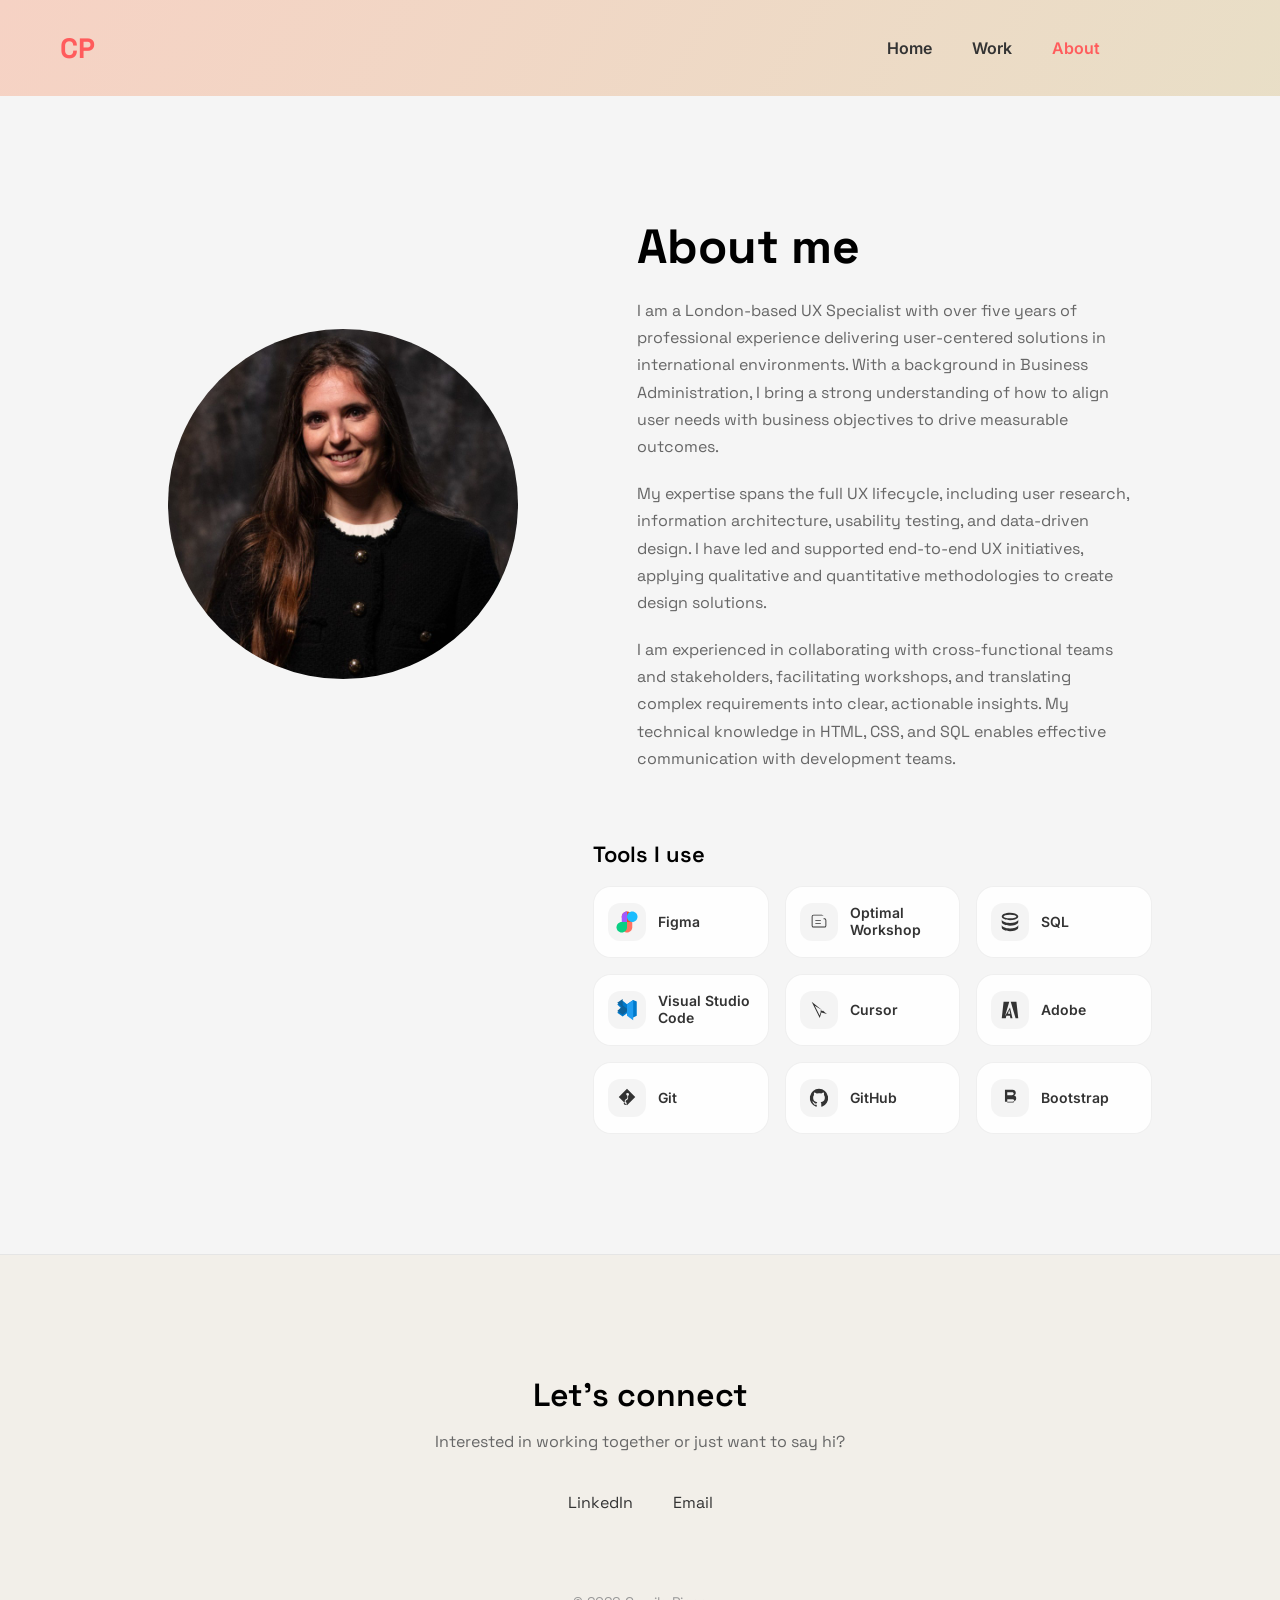
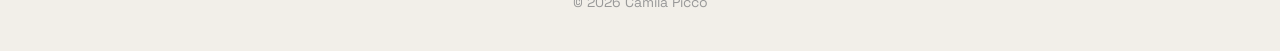
==== commit a7690565: "changes" ====
--- a/aboutme.html
+++ b/aboutme.html
@@ -33,18 +33,18 @@
       <h1>About me</h1>
       <p>
         I am a London-based UX Specialist with over five years of professional experience delivering user-centered 
-        solutions in fast-paced, international environments. With a background in Business Administration, I bring a strong 
+        solutions in international environments. With a background in Business Administration, I bring a strong 
         understanding of how to align user needs with business objectives to drive measurable outcomes.
       </p>
       <p>
         My expertise spans the full UX lifecycle, including user research, information architecture, usability testing, 
         and data-driven design. I have led and supported end-to-end UX initiatives, applying qualitative and quantitative 
-        methodologies to identify pain points and deliver effective, scalable solutions.
+        methodologies to create design solutions.
       </p>
       <p>
         I am experienced in collaborating with cross-functional teams and stakeholders, facilitating workshops, and 
         translating complex requirements into clear, actionable insights. My technical knowledge in HTML, CSS, and SQL enables 
-        effective communication with development teams and supports the delivery of design solutions.
+        effective communication with development teams.
       </p>
     </div>
 
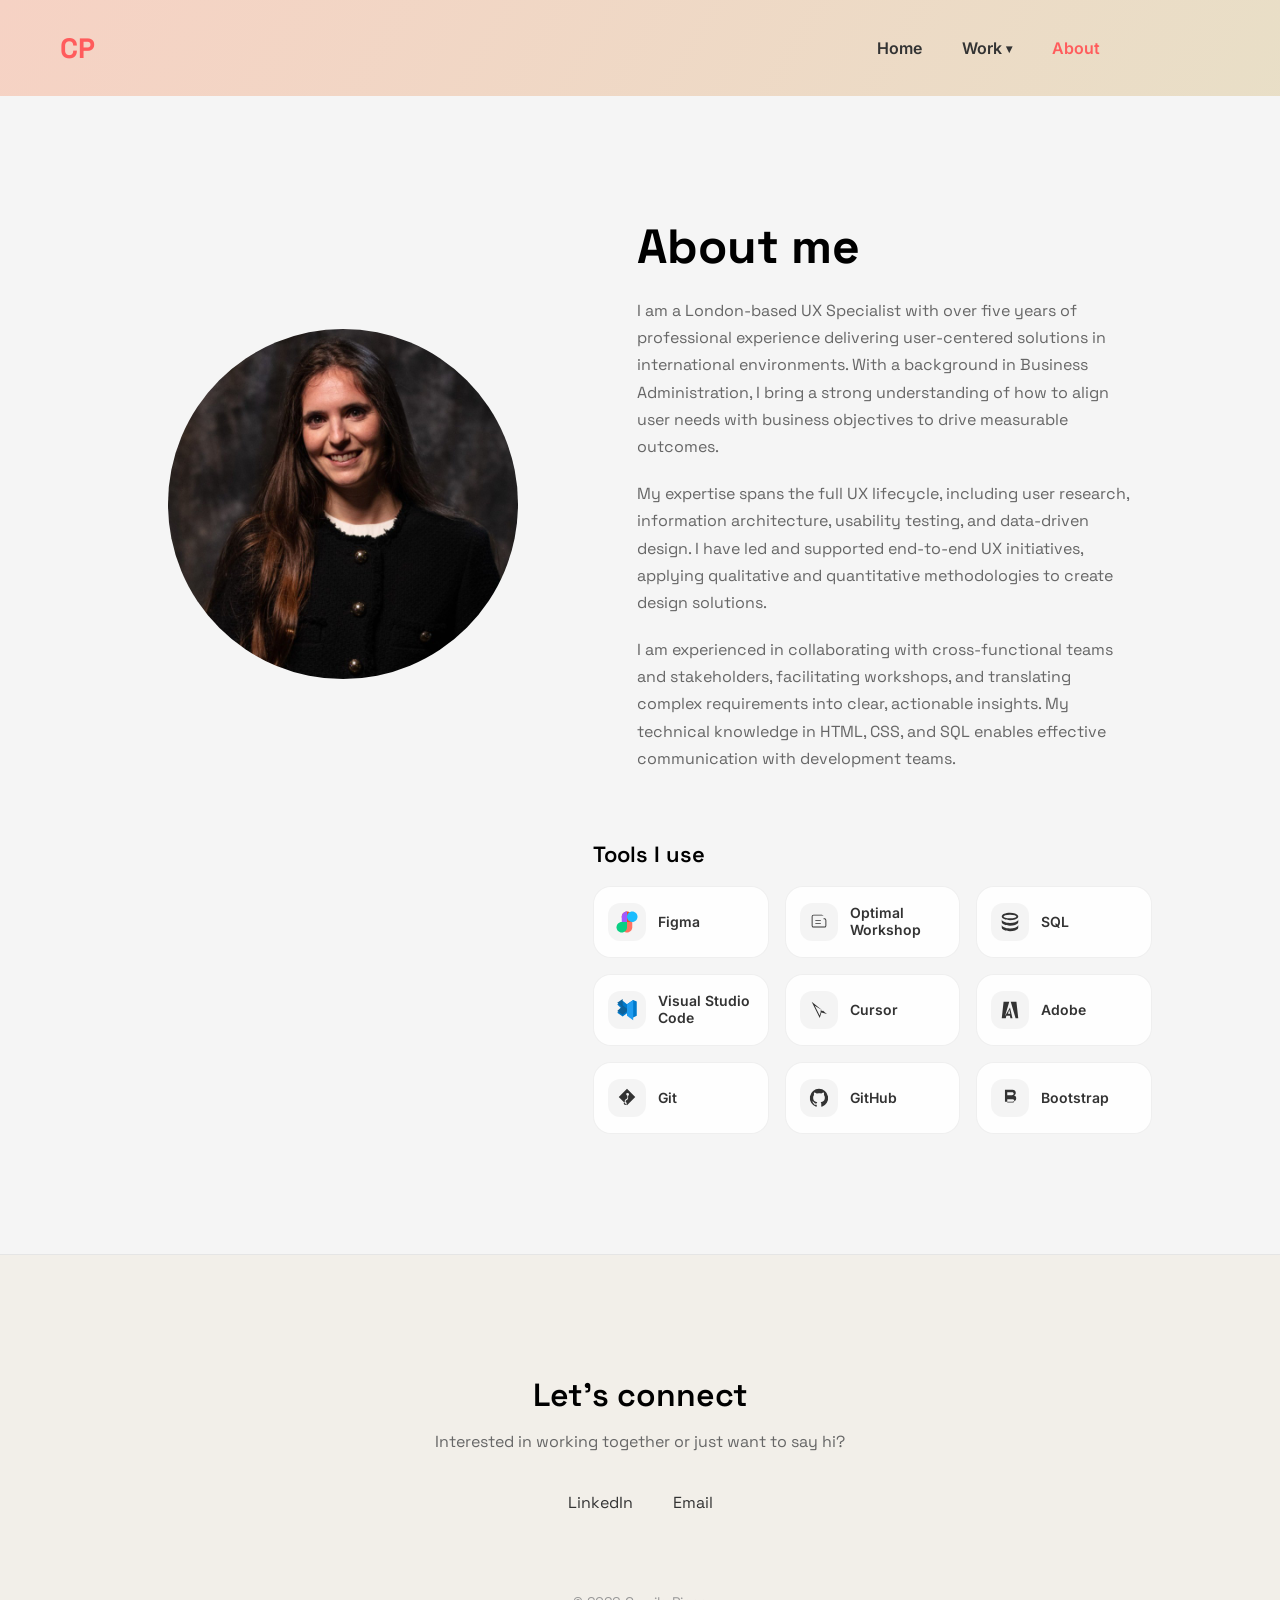
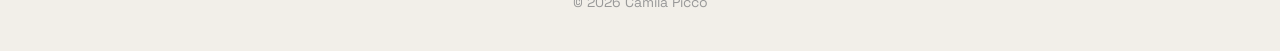
==== commit 89eb97f5: "nav bar changes" ====
--- a/aboutme.html
+++ b/aboutme.html
@@ -14,7 +14,27 @@
     <a href="index.html" class="logo">CP</a>
     <div class="nav-links">
         <a href="index.html">Home</a>
-        <a href="index.html#work">Work</a>
+      <div class="nav-dropdown" id="workDropdown">
+        <button class="nav-dropdown-toggle" id="workToggle" aria-haspopup="true" aria-expanded="false">
+          Work
+        </button>
+        <div class="dropdown-menu" role="menu">
+          <div class="dropdown-menu-inner">
+            <a href="adobecasestudy.html" role="menuitem">
+              UX Research &amp; Usability Testing
+              <span class="dropdown-tag">Adobe</span>
+            </a>
+            <a href="bteecasestudy.html" role="menuitem">
+              BT EE Information Architecture
+              <span class="dropdown-tag">UX Research</span>
+            </a>
+            <a href="costacasestudy.html" role="menuitem">
+              Website Redesign: Costa Foundation
+              <span class="dropdown-tag">UX/UI Design</span>
+            </a>
+          </div>
+        </div>
+      </div>
         <a href="aboutme.html" class="active">About</a>
     </div>
 </nav>
--- a/styles.css
+++ b/styles.css
@@ -626,7 +626,6 @@
 
 @media (max-width: 768px) {
 
-  /* NAVBAR */
   nav {
     padding: 20px;
   }
@@ -637,7 +636,6 @@
     font-size: 14px;
   }
 
-  /* HERO */
   .hero h1 {
     font-size: 48px;
   }
@@ -647,7 +645,6 @@
     padding: 0 20px;
   }
 
-  /* WORK / PROJECT CARDS */
   .project-card {
     flex-direction: column;
     text-align: center;
@@ -670,7 +667,6 @@
     margin: 0 auto;
   }
 
-  /* CASE STUDY */
   .case-hero{
     padding: 80px 20px 64px;
   }
@@ -701,13 +697,11 @@
     text-align: left;
   }
 
-  /* ABOUT SECTION */
   .about-container {
     grid-template-columns: 1fr;
     text-align: center;
   }
 
-
   .about-text h1 {
     font-size: 36px;
   }
@@ -715,6 +709,30 @@
   .tools-grid{
     max-width: 100%;
     grid-template-columns: repeat(auto-fit, minmax(140px, 1fr));
+  }
+
+  .case-metrics {
+    grid-template-columns: 1fr !important;
+  }
+
+  .tools-section-wrap {
+  padding: 0;
+  }
+
+  .case-section,
+  .case-hero,
+  .about {
+    padding-left: 20px;
+    padding-right: 20px;
+  }
+
+  .nav-dropdown.open .dropdown-menu {
+    opacity: 1;
+    pointer-events: auto;
+  }
+
+  .nav-dropdown.open .nav-dropdown-toggle::after {
+    transform: rotate(180deg);
   }
 }
 
@@ -722,4 +740,94 @@
   max-width: 1100px;
   margin: 0 auto;
   padding: 0 0 0 calc(100% / 2.2); /* aligns with the text column */
+}
+
+.nav-dropdown {
+  position: relative;
+}
+
+.nav-dropdown-toggle {
+  background: none;
+  border: none;
+  font-family: 'Inter', sans-serif;
+  font-size: 16px;
+  font-weight: 600;
+  color: #333;
+  cursor: pointer;
+  padding: 0;
+  display: flex;
+  align-items: center;
+  gap: 4px;
+}
+
+.nav-dropdown-toggle::after {
+  content: '▾';
+  font-size: 0.75em;
+  transition: transform 0.25s ease;
+  display: inline-block;
+}
+
+.nav-dropdown:hover .nav-dropdown-toggle::after {
+  transform: rotate(180deg);
+}
+
+/* el wrapper transparente cubre el gap para que el hover no se corte */
+.dropdown-menu {
+  position: absolute;
+  top: 100%;
+  left: 50%;
+  transform: translateX(-50%);
+  padding-top: 12px;
+  min-width: 230px;
+  z-index: 100;
+  opacity: 0;
+  pointer-events: none;
+  transition: opacity 0.2s ease;
+  background: transparent;
+  border: none;
+  box-shadow: none;
+}
+
+.nav-dropdown:hover .dropdown-menu {
+  opacity: 1;
+  pointer-events: auto;
+}
+
+/* el visual va en el inner */
+.dropdown-menu-inner {
+  background: #fff;
+  border: 1px solid #e5e5e5;
+  border-radius: 10px;
+  box-shadow: 0 8px 24px rgba(0,0,0,0.08);
+  padding: 8px 0;
+}
+
+.dropdown-menu a {
+  display: block;
+  padding: 10px 18px;
+  color: #222;
+  text-decoration: none;
+  font-size: 0.88rem;
+  font-family: 'Space Grotesk', sans-serif;
+  font-weight: 400;
+  transition: background 0.15s;
+  white-space: nowrap;
+}
+
+.dropdown-menu a:hover {
+  background: #f5f5f5;
+}
+
+.dropdown-menu .dropdown-tag {
+  display: block;
+  font-size: 0.68rem;
+  font-weight: 600;
+  letter-spacing: 0.05em;
+  color: #999;
+  text-transform: uppercase;
+  margin-top: 2px;
+}
+
+.dropdown-menu a + a {
+  border-top: 1px solid #f0f0f0;
 }
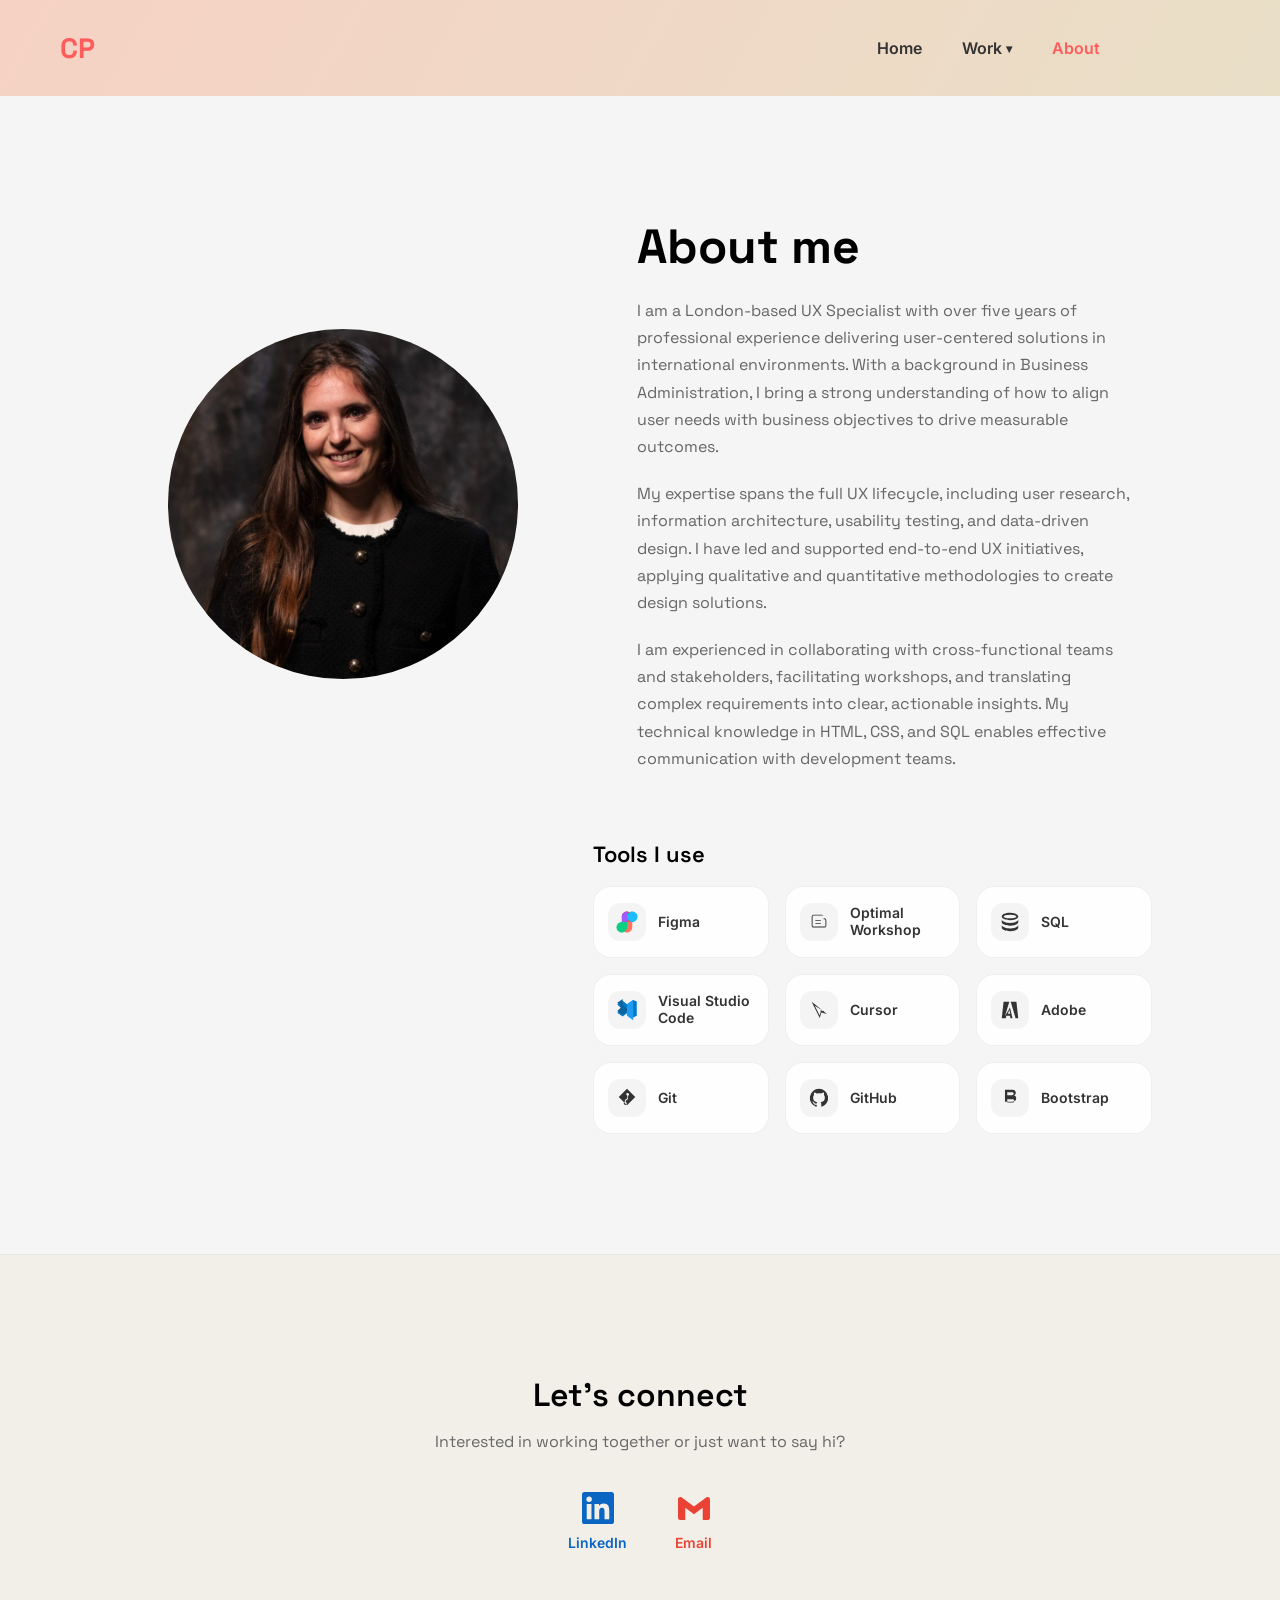
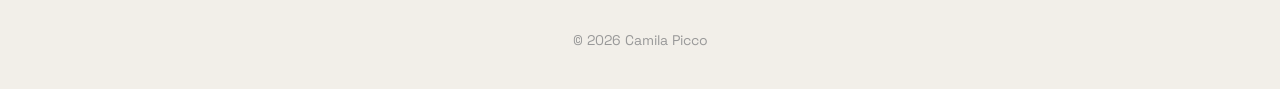
==== commit d24cbabf: "costa" ====
--- a/aboutme.html
+++ b/aboutme.html
@@ -21,15 +21,15 @@
         <div class="dropdown-menu" role="menu">
           <div class="dropdown-menu-inner">
             <a href="adobecasestudy.html" role="menuitem">
-              UX Research &amp; Usability Testing
-              <span class="dropdown-tag">Adobe</span>
+              Adobe
+              <span class="dropdown-tag">UX Research</span>
             </a>
             <a href="bteecasestudy.html" role="menuitem">
-              BT EE Information Architecture
+              BT EE
               <span class="dropdown-tag">UX Research</span>
             </a>
             <a href="costacasestudy.html" role="menuitem">
-              Website Redesign: Costa Foundation
+              Costa Foundation
               <span class="dropdown-tag">UX/UI Design</span>
             </a>
           </div>
@@ -174,13 +174,21 @@
     <h2>Let's connect</h2>
     <p>Interested in working together or just want to say hi?</p>
     <div class="footer-links">
-      <a href="https://www.linkedin.com/in/camilamariapicco/">LinkedIn</a>
-      <a href="mailto:camilamariapicco@gmail.com">Email</a>
+      <a href="https://www.linkedin.com/in/camilamariapicco/" class="footer-icon-link footer-icon-link--linkedin">
+        <svg xmlns="http://www.w3.org/2000/svg" width="32" height="32" viewBox="0 0 24 24" fill="currentColor">
+          <path d="M20.447 20.452h-3.554v-5.569c0-1.328-.027-3.037-1.852-3.037-1.853 0-2.136 1.445-2.136 2.939v5.667H9.351V9h3.414v1.561h.046c.477-.9 1.637-1.85 3.37-1.85 3.601 0 4.267 2.37 4.267 5.455v6.286zM5.337 7.433a2.062 2.062 0 0 1-2.063-2.065 2.064 2.064 0 1 1 2.063 2.065zm1.782 13.019H3.555V9h3.564v11.452zM22.225 0H1.771C.792 0 0 .774 0 1.729v20.542C0 23.227.792 24 1.771 24h20.451C23.2 24 24 23.227 24 22.271V1.729C24 .774 23.2 0 22.222 0h.003z"/>
+        </svg>
+        LinkedIn
+      </a>
+      <a href="mailto:camilamariapicco@gmail.com" class="footer-icon-link footer-icon-link--gmail">
+        <svg xmlns="http://www.w3.org/2000/svg" width="32" height="32" viewBox="0 0 24 24" fill="currentColor">
+          <path d="M24 5.457v13.909c0 .904-.732 1.636-1.636 1.636h-3.819V11.73L12 16.64l-6.545-4.91v9.273H1.636A1.636 1.636 0 0 1 0 19.366V5.457c0-.904.732-1.636 1.636-1.636h.749L12 10.91l9.615-7.09h.749A1.636 1.636 0 0 1 24 5.457z"/>
+        </svg>
+        Email
+      </a>
     </div>
   </div>
-  <div class="footer-bottom">
-    © 2026 Camila Picco
-  </div>
+  <div class="footer-bottom">© 2026 Camila Picco</div>
 </footer>
 
 <script src="script.js"></script>
--- a/styles.css
+++ b/styles.css
@@ -467,39 +467,45 @@
 }
 
 /* links */
+
 .footer-links {
   display: flex;
   justify-content: center;
-  gap: 40px;
+  gap: 48px;
 }
 
 .footer-links a {
   text-decoration: none;
-  color: #333;
-  font-size: 16px;
-  position: relative;
-  transition: color 0.3s ease;
-}
-
-/* hover elegante */
-.footer-links a::after {
-  content: "";
-  position: absolute;
-  width: 0%;
-  height: 2px;
-  background: #ff5c5c;
-  left: 0;
-  bottom: -5px;
-  transition: width 0.3s ease;
-}
-
-.footer-links a:hover {
-  color: #ff5c5c;
-}
-
-.footer-links a:hover::after {
-  width: 100%;
-}
+}
+
+.footer-icon-link {
+  display: flex;
+  flex-direction: column;
+  align-items: center;
+  gap: 10px;
+  font-size: 14px;
+  font-weight: 600;
+  font-family: 'Inter', sans-serif;
+  transition: transform 0.2s ease, opacity 0.2s ease;
+}
+
+.footer-icon-link:hover {
+  transform: translateY(-4px);
+  opacity: 0.85;
+}
+
+.footer-icon-link::after {
+  display: none !important;
+}
+
+.footer-icon-link--linkedin {
+  color: #0A66C2;
+}
+
+.footer-icon-link--gmail {
+  color: #EA4335;
+}
+
 
 /* parte inferior */
 .footer-bottom {
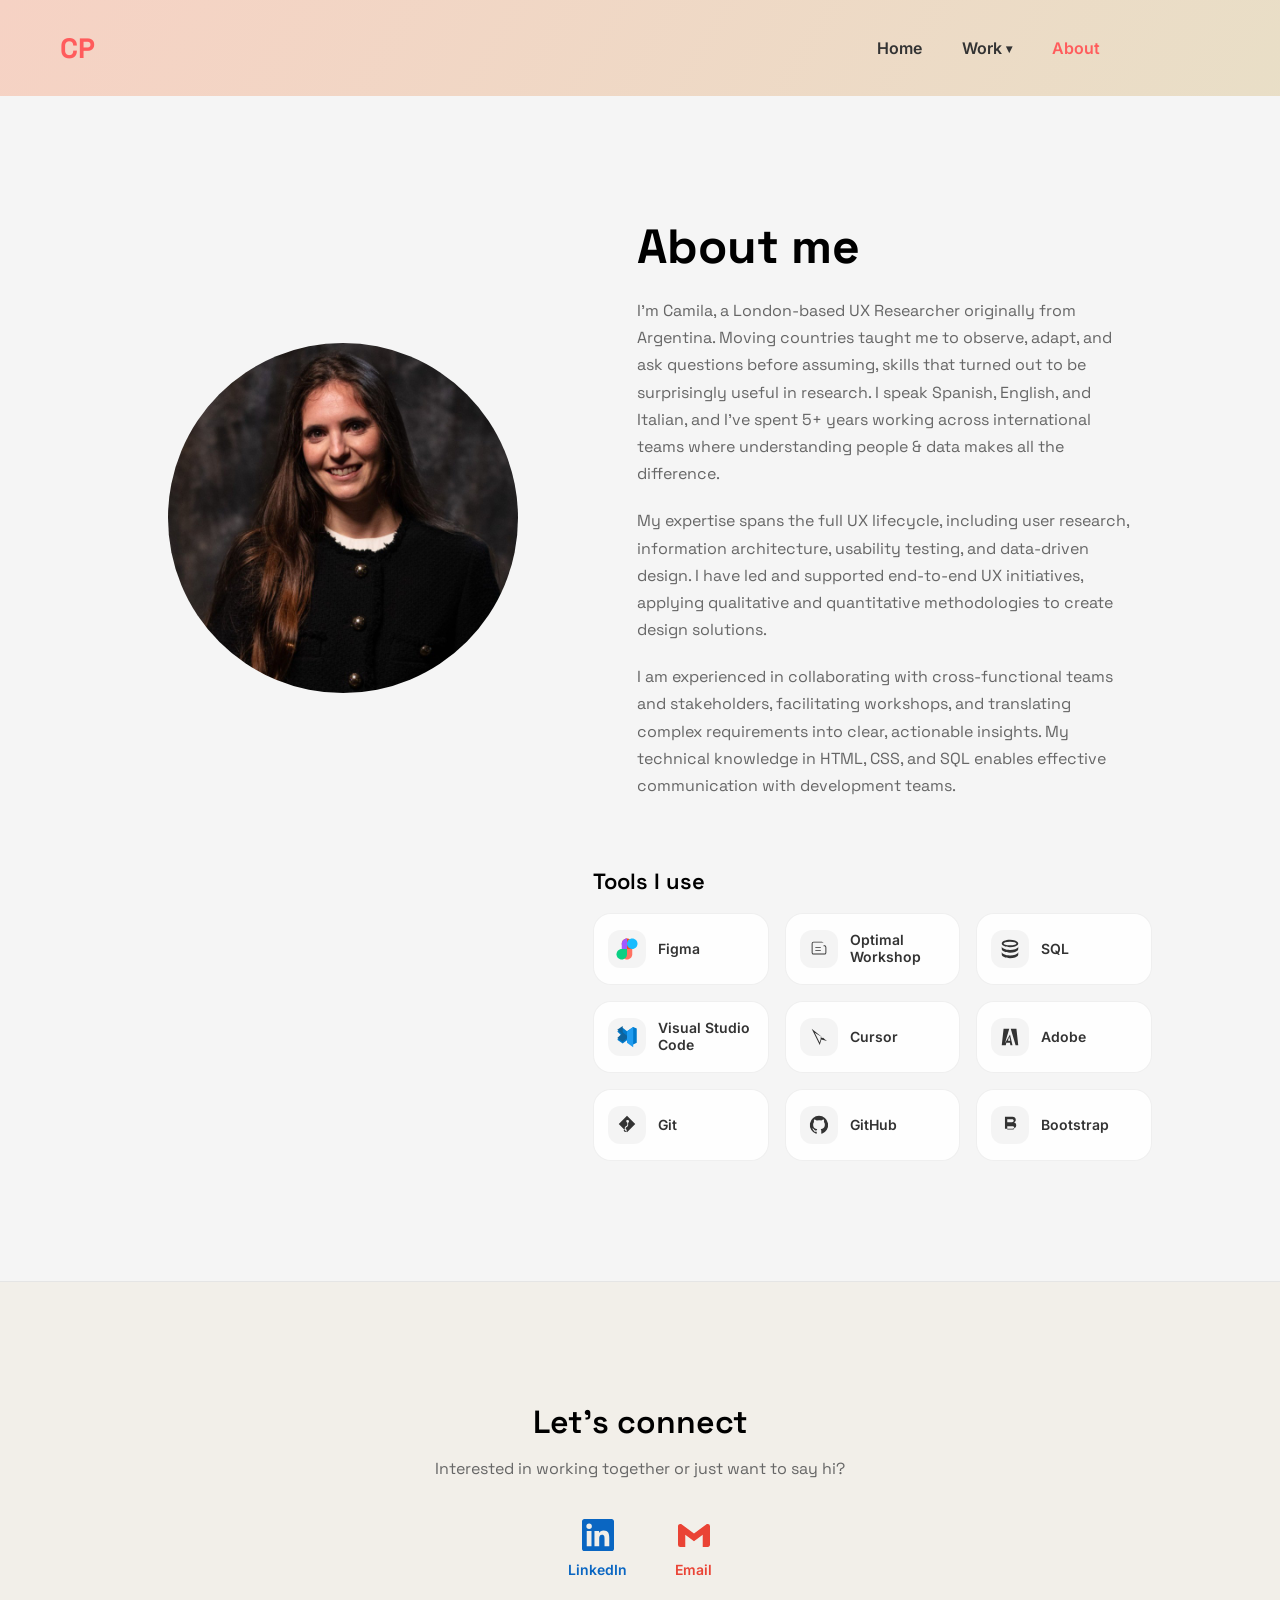
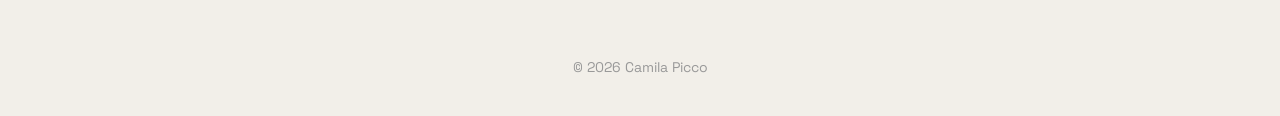
==== commit 3e60b56b: "changes" ====
--- a/aboutme.html
+++ b/aboutme.html
@@ -52,9 +52,10 @@
     <div class="about-text">
       <h1>About me</h1>
       <p>
-        I am a London-based UX Specialist with over five years of professional experience delivering user-centered 
-        solutions in international environments. With a background in Business Administration, I bring a strong 
-        understanding of how to align user needs with business objectives to drive measurable outcomes.
+        I'm Camila, a London-based UX Researcher originally from Argentina. Moving countries taught me to observe, 
+        adapt, and ask questions before assuming, skills that turned out to be surprisingly useful in research.
+        I speak Spanish, English, and Italian, and I've spent 5+ years working across international teams where 
+        understanding people & data makes all the difference.
       </p>
       <p>
         My expertise spans the full UX lifecycle, including user research, information architecture, usability testing, 
--- a/styles.css
+++ b/styles.css
@@ -626,6 +626,12 @@
   text-decoration: none;
 }
 
+.skills-grid {
+  display: grid;
+  grid-template-columns: repeat(3, 1fr);
+  gap: 24px;
+}
+
 /* =========================
    RESPONSIVE - TABLET / MOBILE
    ========================= */
@@ -673,33 +679,33 @@
     margin: 0 auto;
   }
 
-  .case-hero{
+  .case-hero {
     padding: 80px 20px 64px;
   }
 
-  .case-hero__container{
+  .case-hero__container {
     grid-template-columns: 1fr;
     gap: 24px;
   }
 
-  .case-hero__text h1{
+  .case-hero__text h1 {
     font-size: 34px;
   }
 
-  .case-section{
+  .case-section {
     padding: 0 20px 96px;
   }
 
-  .case-content{
+  .case-content {
     max-width: 100%;
   }
 
-  .case-metrics li{
+  .case-metrics li {
     flex-direction: column;
     align-items: flex-start;
   }
 
-  .case-metric__value{
+  .case-metric__value {
     text-align: left;
   }
 
@@ -712,7 +718,7 @@
     font-size: 36px;
   }
 
-  .tools-grid{
+  .tools-grid {
     max-width: 100%;
     grid-template-columns: repeat(auto-fit, minmax(140px, 1fr));
   }
@@ -722,7 +728,7 @@
   }
 
   .tools-section-wrap {
-  padding: 0;
+    padding: 0;
   }
 
   .case-section,
@@ -740,6 +746,77 @@
   .nav-dropdown.open .nav-dropdown-toggle::after {
     transform: rotate(180deg);
   }
+
+  /* SKILLS responsive */
+  .skills-section {
+    padding: 40px 20px 80px;
+  }
+
+  .skills-grid {
+    grid-template-columns: 1fr;
+    gap: 20px;
+  }
+
+  .skills-container h2 {
+    margin-bottom: 36px;
+  }
+
+  /* disable hover colour on touch devices */
+  .skill-block:nth-child(1):hover,
+  .skill-block:nth-child(2):hover,
+  .skill-block:nth-child(3):hover {
+    background: rgba(255, 255, 255, 0.95);
+    transform: none;
+  }
+ .skills-section {
+    padding: 40px 20px 80px;
+  }
+
+  .skills-grid {
+    grid-template-columns: 1fr;
+    gap: 16px;
+  }
+
+  .skill-tag {
+    white-space: normal; /* allow wrapping on mobile where space is tight */
+  }
+
+  .skill-block:nth-child(1):hover,
+  .skill-block:nth-child(2):hover,
+  .skill-block:nth-child(3):hover {
+    background: rgba(255, 255, 255, 0.95);
+    transform: none;
+  }
+
+.skills-grid {
+    grid-template-columns: 1fr;
+    gap: 16px;
+  }
+
+  .skill-block {
+    padding: 20px 16px;
+  }
+
+  .skill-block__label {
+    font-size: 10px;
+    letter-spacing: 1.5px;
+    margin-bottom: 14px;
+  }
+
+  .skill-tag {
+    font-size: 11px;
+    padding: 5px 9px;
+  }
+
+  .skill-tags {
+    gap: 6px;
+  }
+}
+
+
+.skill-block:hover .skill-tag {
+  background: rgba(255, 255, 255, 0.6);
+  border-color: rgba(255, 255, 255, 0.4);
 }
 
 .tools-section-wrap {
@@ -836,4 +913,80 @@
 
 .dropdown-menu a + a {
   border-top: 1px solid #f0f0f0;
+}
+
+/* SKILLS SECTION */
+.skills-section {
+  padding: 40px 10% 120px;
+  background: #f5f5f5;
+  overflow: hidden;
+}
+
+.skills-container {
+  max-width: 1100px;
+  margin: 0 auto;
+}
+
+.skills-container h2 {
+  font-size: 32px;
+  font-weight: 600;
+  margin-bottom: 60px;
+  text-align: center;
+}
+
+.skill-block {
+  background: rgba(255, 255, 255, 0.95);
+  border: 1px solid rgba(0, 0, 0, 0.06);
+  border-radius: 25px;
+  padding: 28px 24px;
+  transition: transform 0.3s ease, background 0.3s ease;
+  min-width: 0; /* prevents grid blowout */
+}
+
+.skill-block__label {
+  font-family: 'Inter', sans-serif;
+  font-size: 11px;
+  font-weight: 600;
+  letter-spacing: 2px;
+  color: #7b7b7b;
+  text-transform: uppercase;
+  display: block;
+  margin-bottom: 18px;
+}
+
+.skill-tags {
+  display: flex;
+  flex-wrap: wrap;
+  gap: 8px;
+}
+
+.skill-tag {
+  font-family: 'Inter', sans-serif;
+  font-size: 12px;
+  font-weight: 600;
+  color: #333;
+  background: rgba(0, 0, 0, 0.04);
+  border: 1px solid rgba(0, 0, 0, 0.06);
+  padding: 6px 10px;
+  border-radius: 999px;
+  white-space: normal;
+  word-break: break-word;
+  min-width: 0;
+}
+
+.skill-block:nth-child(1):hover { background: #d9a79c; }
+.skill-block:nth-child(2):hover { background: #b7c7b0; }
+.skill-block:nth-child(3):hover { background: #e7dccb; }
+
+.skill-block:hover {
+  transform: translateY(-6px);
+}
+
+.skill-block:hover .skill-block__label {
+  color: #555;
+}
+
+.skill-block:hover .skill-tag {
+  background: rgba(255, 255, 255, 0.6);
+  border-color: rgba(255, 255, 255, 0.4);
 }
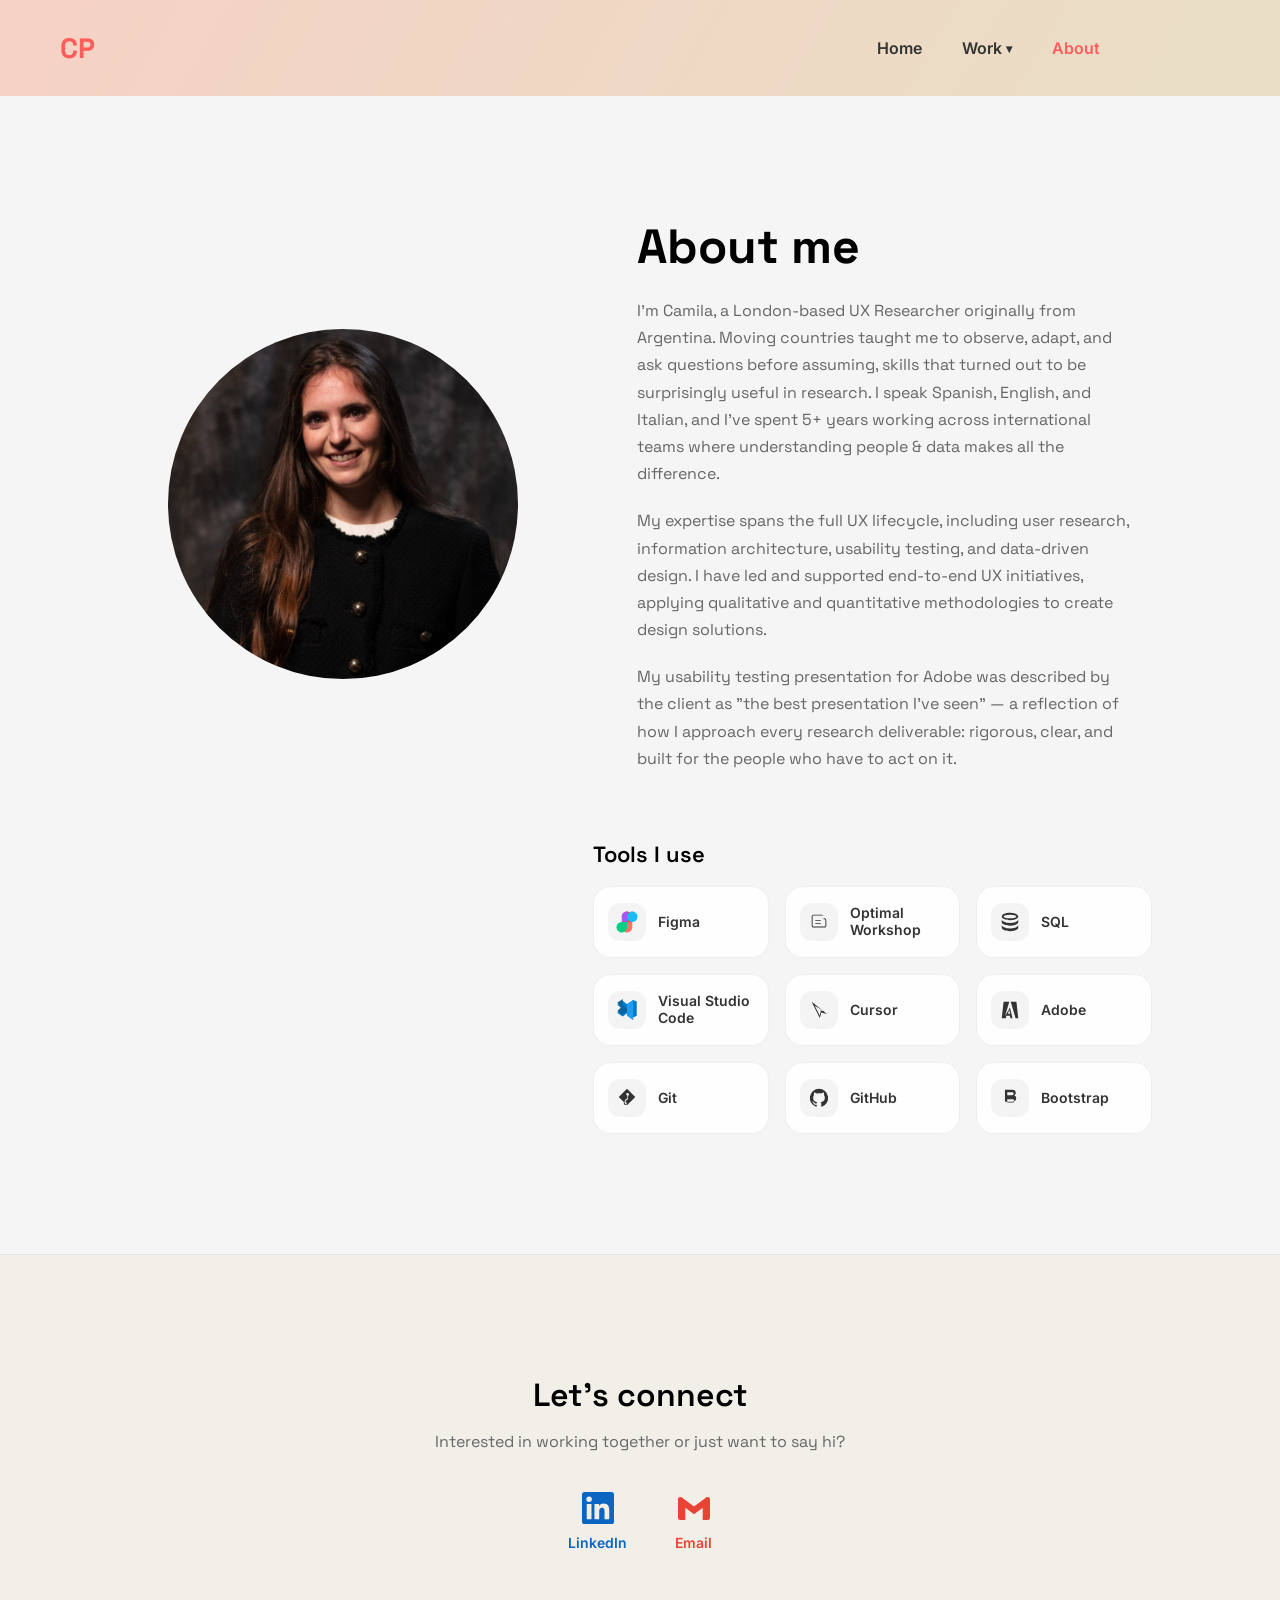
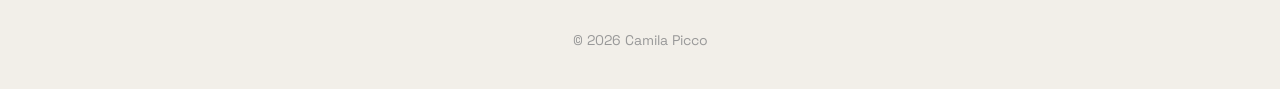
==== commit 0bad7354: "changes" ====
--- a/aboutme.html
+++ b/aboutme.html
@@ -63,9 +63,7 @@
         methodologies to create design solutions.
       </p>
       <p>
-        I am experienced in collaborating with cross-functional teams and stakeholders, facilitating workshops, and 
-        translating complex requirements into clear, actionable insights. My technical knowledge in HTML, CSS, and SQL enables 
-        effective communication with development teams.
+        My usability testing presentation for Adobe was described by the client as "the best presentation I've seen" — a reflection of how I approach every research deliverable: rigorous, clear, and built for the people who have to act on it.
       </p>
     </div>
 
